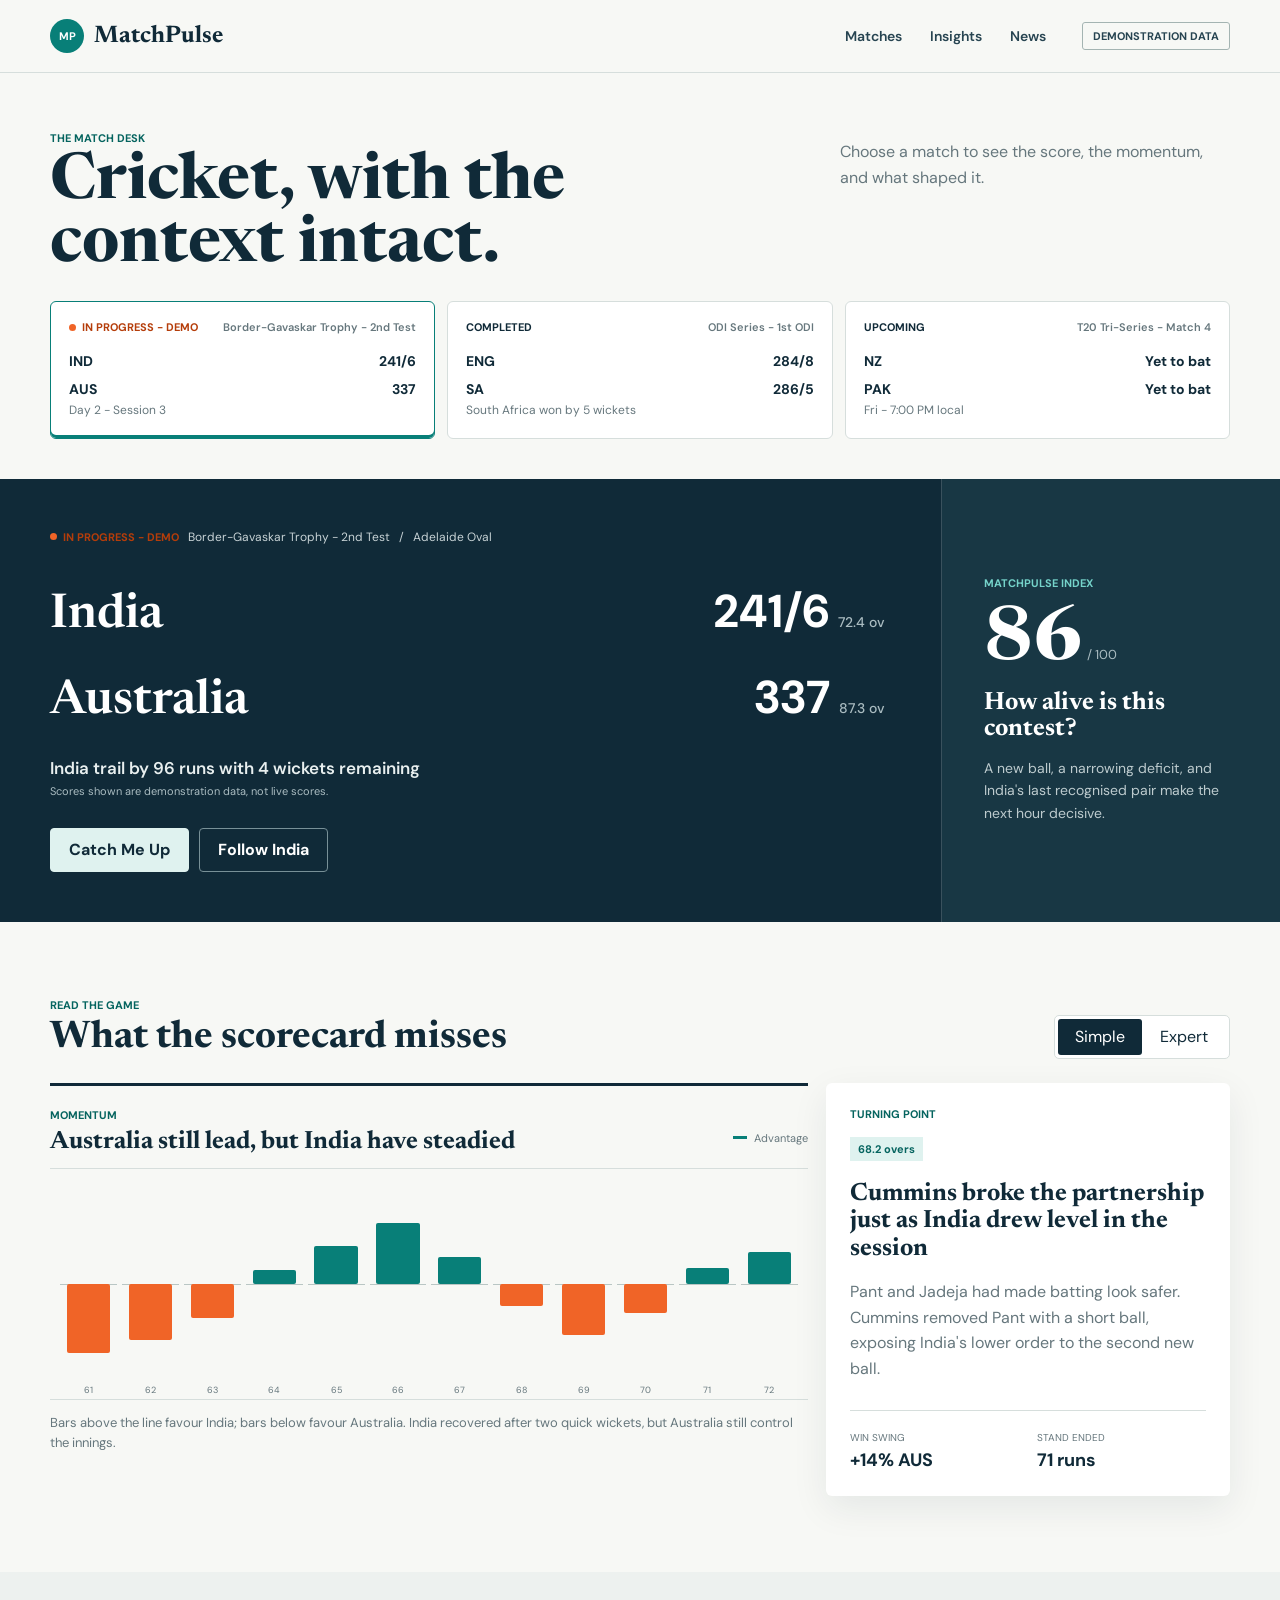
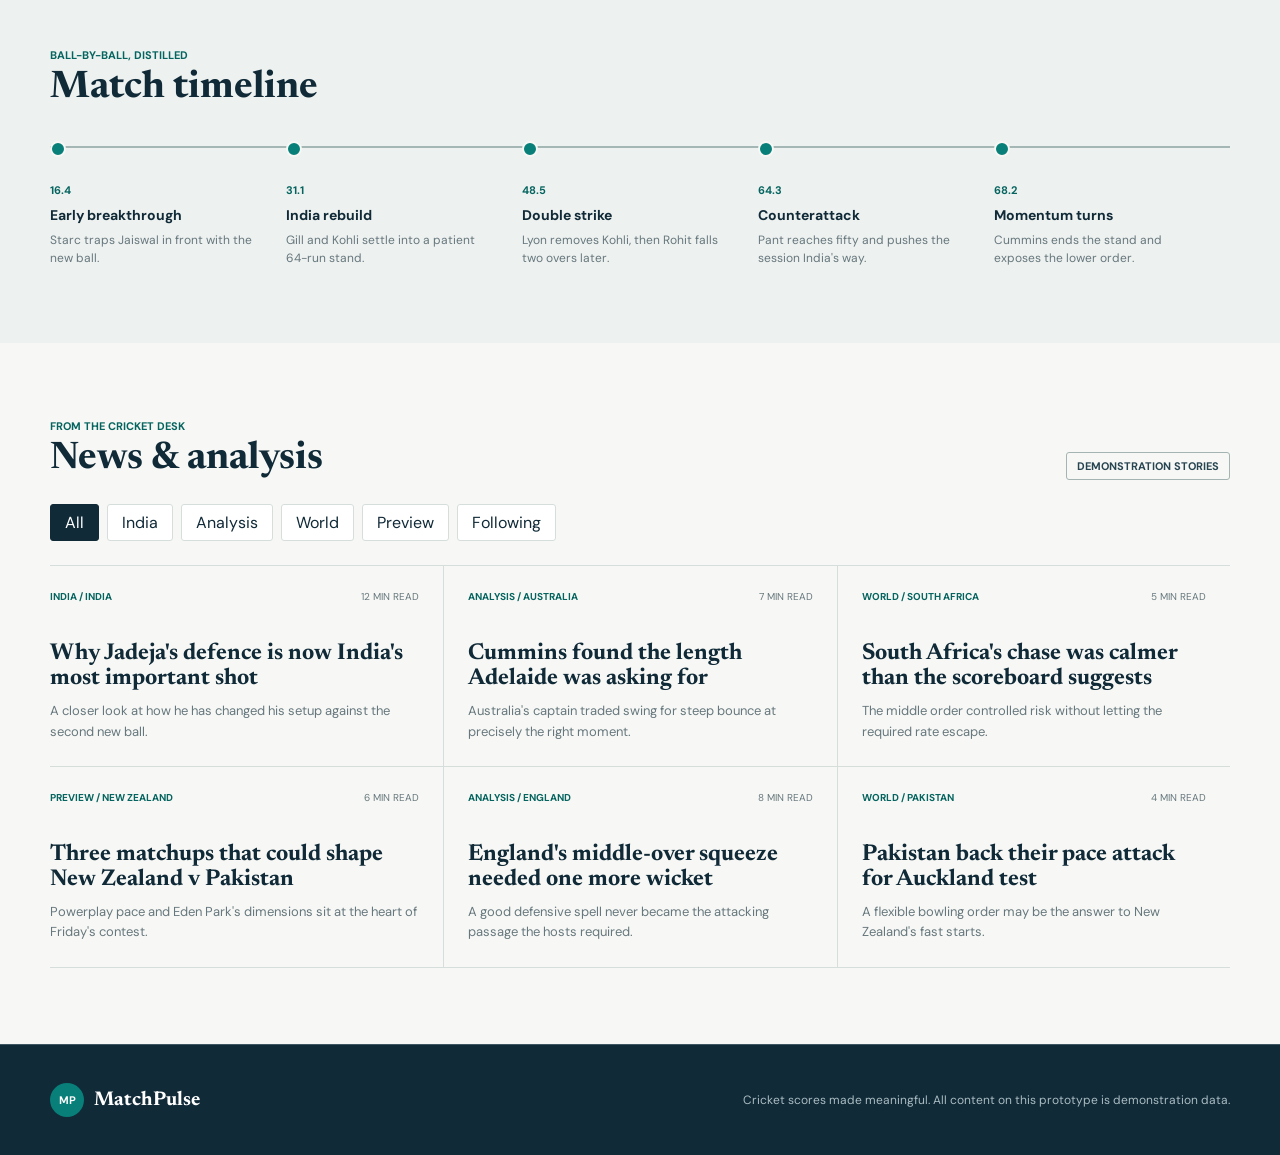
==== index.html @ aa295139 "Build MatchPulse website" ====
<!doctype html>
<html lang="en">
<head>
  <meta charset="utf-8">
  <meta name="viewport" content="width=device-width, initial-scale=1">
  <meta name="description" content="MatchPulse demonstration cricket scores, context, and match insights.">
  <title>MatchPulse | Cricket, explained</title>
  <link rel="preconnect" href="https://fonts.googleapis.com">
  <link rel="preconnect" href="https://fonts.gstatic.com" crossorigin>
  <link href="https://fonts.googleapis.com/css2?family=DM+Sans:wght@400;500;600;700&family=Newsreader:opsz,wght@6..72,600;6..72,700&display=swap" rel="stylesheet">
  <link rel="stylesheet" href="css/style.css">
</head>
<body>
  <a class="skip-link" href="#main-content">Skip to main content</a>
  <header class="site-header">
    <div class="header-inner">
      <a class="brand" href="#top" aria-label="MatchPulse home">
        <span class="brand-mark" aria-hidden="true">MP</span>
        <span>MatchPulse</span>
      </a>
      <nav class="primary-nav" aria-label="Primary navigation">
        <a href="#matches">Matches</a>
        <a href="#insights">Insights</a>
        <a href="#news">News</a>
      </nav>
      <div class="header-actions">
        <span class="demo-label">Demonstration data</span>
        <button class="icon-button menu-button" type="button" aria-label="Open navigation" aria-expanded="false" aria-controls="mobile-nav">Menu</button>
      </div>
    </div>
    <nav class="mobile-nav" id="mobile-nav" aria-label="Mobile navigation" hidden>
      <a href="#matches">Matches</a>
      <a href="#insights">Insights</a>
      <a href="#news">News</a>
    </nav>
  </header>

  <main id="main-content">
    <section class="match-strip" id="matches" aria-labelledby="matches-title">
      <div class="section-heading compact-heading">
        <div>
          <p class="eyebrow">The match desk</p>
          <h1 id="matches-title">Cricket, with the context intact.</h1>
        </div>
        <p class="section-intro">Choose a match to see the score, the momentum, and what shaped it.</p>
      </div>
      <div class="match-list" id="match-list" role="list" aria-label="Demonstration matches"></div>
    </section>

    <section class="featured" aria-live="polite" aria-atomic="false">
      <div class="featured-main">
        <div class="featured-meta">
          <span class="status-pill" id="featured-status"></span>
          <span id="featured-series"></span>
          <span aria-hidden="true">/</span>
          <span id="featured-venue"></span>
        </div>
        <div class="scoreboard" id="scoreboard"></div>
        <p class="match-state" id="match-state"></p>
        <p class="demo-note">Scores shown are demonstration data, not live scores.</p>
        <div class="score-actions">
          <button class="primary-button" id="catch-up-button" type="button" aria-expanded="false" aria-controls="catch-up-panel">Catch Me Up</button>
          <button class="secondary-button" id="follow-button" type="button" aria-pressed="false"></button>
        </div>
      </div>
      <aside class="context-rail" aria-labelledby="pulse-title">
        <p class="eyebrow">MatchPulse index</p>
        <div class="pulse-score"><strong id="pulse-value"></strong><span>/ 100</span></div>
        <h2 id="pulse-title">How alive is this contest?</h2>
        <p id="pulse-copy"></p>
      </aside>
    </section>

    <section class="catch-up-panel" id="catch-up-panel" hidden aria-labelledby="catch-up-title">
      <div>
        <p class="eyebrow">The 30-second read</p>
        <h2 id="catch-up-title" tabindex="-1">Catch Me Up</h2>
      </div>
      <div class="catch-up-copy" id="catch-up-copy"></div>
      <button class="close-button" id="close-catch-up" type="button" aria-label="Close Catch Me Up">Close</button>
    </section>

    <section class="insights-section" id="insights" aria-labelledby="insights-title">
      <div class="section-heading">
        <div>
          <p class="eyebrow">Read the game</p>
          <h2 id="insights-title">What the scorecard misses</h2>
        </div>
        <div class="mode-switch" role="group" aria-label="Insight detail level">
          <button type="button" data-mode="simple" aria-pressed="true">Simple</button>
          <button type="button" data-mode="expert" aria-pressed="false">Expert</button>
        </div>
      </div>
      <div class="insight-grid">
        <article class="momentum-panel">
          <div class="panel-heading">
            <div>
              <p class="eyebrow">Momentum</p>
              <h3 id="momentum-title"></h3>
            </div>
            <span class="momentum-key"><i></i> Advantage</span>
          </div>
          <div class="momentum-chart" id="momentum-chart" role="img"></div>
          <p class="chart-caption" id="momentum-caption"></p>
        </article>
        <article class="turning-point-panel">
          <p class="eyebrow">Turning point</p>
          <p class="turning-over" id="turning-over"></p>
          <h3 id="turning-title"></h3>
          <p id="turning-copy"></p>
          <dl class="impact-stats" id="impact-stats"></dl>
        </article>
      </div>
    </section>

    <section class="timeline-section" aria-labelledby="timeline-title">
      <div class="section-heading">
        <div>
          <p class="eyebrow">Ball-by-ball, distilled</p>
          <h2 id="timeline-title">Match timeline</h2>
        </div>
      </div>
      <ol class="timeline" id="timeline"></ol>
    </section>

    <section class="news-section" id="news" aria-labelledby="news-title">
      <div class="section-heading news-heading">
        <div>
          <p class="eyebrow">From the cricket desk</p>
          <h2 id="news-title">News &amp; analysis</h2>
        </div>
        <span class="demo-label">Demonstration stories</span>
      </div>
      <div class="news-filters" id="news-filters" role="group" aria-label="Filter news by category"></div>
      <div class="news-grid" id="news-grid"></div>
    </section>
  </main>

  <footer class="site-footer">
    <a class="brand footer-brand" href="#top"><span class="brand-mark" aria-hidden="true">MP</span><span>MatchPulse</span></a>
    <p>Cricket scores made meaningful. All content on this prototype is demonstration data.</p>
  </footer>
  <script src="js/data.js"></script>
  <script src="js/main.js"></script>
</body>
</html>
---- css/style.css ----
:root {
  --navy: #102a38;
  --navy-soft: #274451;
  --teal: #087f78;
  --teal-dark: #05645f;
  --teal-pale: #dff2ef;
  --orange: #f06427;
  --paper: #f7f8f5;
  --white: #ffffff;
  --line: #d6dedc;
  --muted: #66777d;
  --focus: #0b6fba;
  --shadow: 0 12px 36px rgba(16, 42, 56, 0.08);
  font-family: "DM Sans", Arial, sans-serif;
  color: var(--navy);
  background: var(--paper);
  scroll-behavior: smooth;
}

* { box-sizing: border-box; }
html { scroll-padding-top: 88px; }
body { margin: 0; overflow-x: hidden; background: var(--paper); color: var(--navy); }
button, input { font: inherit; }
button, a { -webkit-tap-highlight-color: transparent; }
a { color: inherit; }
button { color: inherit; }
:focus-visible { outline: 3px solid var(--focus); outline-offset: 3px; }
[hidden] { display: none !important; }
.skip-link { position: fixed; top: -80px; left: 16px; z-index: 100; padding: 12px 16px; background: var(--navy); color: white; }
.skip-link:focus { top: 12px; }

.site-header { position: sticky; top: 0; z-index: 20; border-bottom: 1px solid var(--line); background: rgba(247, 248, 245, 0.96); backdrop-filter: blur(14px); }
.header-inner { width: min(1180px, calc(100% - 40px)); min-height: 72px; margin: auto; display: flex; align-items: center; gap: 36px; }
.brand { display: inline-flex; align-items: center; gap: 10px; font-family: "Newsreader", Georgia, serif; font-size: 24px; font-weight: 700; text-decoration: none; white-space: nowrap; }
.brand-mark { display: grid; width: 34px; height: 34px; place-items: center; border-radius: 50%; background: var(--teal); color: white; font-family: "DM Sans", Arial, sans-serif; font-size: 11px; font-weight: 700; }
.primary-nav { display: flex; gap: 28px; margin-left: auto; }
.primary-nav a, .mobile-nav a { color: var(--navy-soft); font-size: 14px; font-weight: 600; text-decoration: none; }
.primary-nav a:hover { color: var(--teal); }
.header-actions { display: flex; align-items: center; gap: 16px; }
.demo-label { display: inline-flex; align-items: center; min-height: 28px; padding: 5px 10px; border: 1px solid #a4b4b2; border-radius: 3px; color: var(--navy-soft); font-size: 11px; font-weight: 700; letter-spacing: 0; text-transform: uppercase; }
.menu-button { display: none; }
.mobile-nav { padding: 0 20px 18px; }
.mobile-nav a { display: block; padding: 10px 0; }

main > section { width: min(1180px, calc(100% - 40px)); margin-inline: auto; }
.match-strip { padding: 58px 0 40px; }
.section-heading { display: flex; align-items: end; justify-content: space-between; gap: 28px; margin-bottom: 24px; }
.compact-heading { align-items: start; }
.eyebrow { margin: 0 0 7px; color: var(--teal-dark); font-size: 11px; font-weight: 700; letter-spacing: 0; text-transform: uppercase; }
h1, h2, h3, p { overflow-wrap: break-word; }
h1, h2, h3 { margin-top: 0; font-family: "Newsreader", Georgia, serif; letter-spacing: 0; }
h1 { max-width: 720px; margin-bottom: 0; font-size: clamp(38px, 5vw, 64px); line-height: 0.98; }
h2 { margin-bottom: 0; font-size: 38px; line-height: 1.05; }
h3 { margin-bottom: 12px; font-size: 25px; line-height: 1.1; }
.section-intro { max-width: 390px; margin: 8px 0 0; color: var(--muted); line-height: 1.65; }

.match-list { display: grid; grid-template-columns: repeat(3, 1fr); gap: 12px; }
.match-card { position: relative; min-width: 0; padding: 18px; border: 1px solid var(--line); border-radius: 6px; background: var(--white); text-align: left; cursor: pointer; transition: border-color 160ms ease, transform 160ms ease; }
.match-card:hover { border-color: var(--teal); transform: translateY(-2px); }
.match-card[aria-current="true"] { border-color: var(--teal); box-shadow: inset 0 -3px var(--teal); }
.card-top { display: flex; align-items: center; justify-content: space-between; gap: 8px; margin-bottom: 18px; }
.card-series { overflow: hidden; color: var(--muted); font-size: 11px; font-weight: 600; text-overflow: ellipsis; white-space: nowrap; }
.mini-status, .status-pill { display: inline-flex; align-items: center; gap: 6px; font-size: 11px; font-weight: 700; text-transform: uppercase; }
.mini-status.live, .status-pill.live { color: #b53d0a; }
.mini-status.live::before, .status-pill.live::before { width: 7px; height: 7px; border-radius: 50%; background: var(--orange); content: ""; }
.card-teams { display: grid; gap: 10px; }
.card-team { display: flex; align-items: center; justify-content: space-between; gap: 12px; font-size: 14px; font-weight: 700; }
.card-score { font-variant-numeric: tabular-nums; }
.card-result { min-height: 38px; margin: 16px 0 0; color: var(--muted); font-size: 12px; line-height: 1.45; }

.featured { display: grid; grid-template-columns: minmax(0, 2fr) minmax(260px, .72fr); width: 100%; max-width: none; background: var(--navy); color: white; }
.featured-main { min-width: 0; padding: 50px max(36px, calc((100vw - 1180px) / 2)); padding-right: 56px; }
.featured-meta { display: flex; flex-wrap: wrap; align-items: center; gap: 9px; margin-bottom: 36px; color: #c7d2d5; font-size: 12px; }
.scoreboard { display: grid; gap: 26px; }
.score-team { display: grid; grid-template-columns: minmax(120px, 1fr) auto; align-items: baseline; gap: 20px; }
.team-name { font-family: "Newsreader", Georgia, serif; font-size: clamp(30px, 4vw, 48px); font-weight: 600; }
.team-score { font-size: clamp(30px, 4vw, 46px); font-weight: 700; font-variant-numeric: tabular-nums; white-space: nowrap; }
.team-score small { color: #aabcc1; font-size: 14px; font-weight: 500; }
.match-state { margin: 30px 0 5px; color: #e8efef; font-size: 17px; font-weight: 600; }
.demo-note { margin: 0; color: #aabcc1; font-size: 11px; }
.score-actions { display: flex; gap: 10px; margin-top: 30px; }
.primary-button, .secondary-button, .close-button { min-height: 44px; padding: 10px 18px; border-radius: 4px; font-weight: 700; cursor: pointer; }
.primary-button { border: 1px solid var(--teal-pale); background: var(--teal-pale); color: var(--navy); }
.secondary-button { border: 1px solid #789097; background: transparent; color: white; }
.secondary-button[aria-pressed="true"] { border-color: var(--teal-pale); background: var(--teal); }
.context-rail { display: flex; flex-direction: column; justify-content: center; padding: 42px; border-left: 1px solid #3a515d; background: #183744; }
.context-rail .eyebrow { color: #75d3ca; }
.pulse-score { display: flex; align-items: baseline; gap: 5px; margin: 16px 0 18px; }
.pulse-score strong { font-family: "Newsreader", Georgia, serif; font-size: 74px; line-height: .8; }
.pulse-score span { color: #aabcc1; font-size: 13px; }
.context-rail h2 { font-size: 25px; }
.context-rail > p:last-child { margin: 14px 0 0; color: #bdcbce; font-size: 14px; line-height: 1.6; }

.catch-up-panel { position: relative; display: grid; grid-template-columns: .65fr 1.35fr auto; align-items: start; gap: 44px; width: 100%; max-width: none; padding: 34px max(36px, calc((100vw - 1180px) / 2)); background: var(--teal-pale); border-bottom: 1px solid #b5dcd7; }
.catch-up-panel h2 { font-size: 30px; }
.catch-up-copy p { margin: 0 0 8px; line-height: 1.55; }
.catch-up-copy strong { color: var(--teal-dark); }
.close-button { border: 1px solid #8aa8a5; background: transparent; }

.insights-section, .timeline-section, .news-section { padding-block: 76px; }
.insight-grid { display: grid; grid-template-columns: 1.5fr .8fr; gap: 18px; }
.momentum-panel, .turning-point-panel { border-top: 3px solid var(--navy); padding-top: 22px; }
.turning-point-panel { padding: 24px; border: 0; border-radius: 6px; background: var(--white); box-shadow: var(--shadow); }
.panel-heading { display: flex; justify-content: space-between; gap: 16px; }
.momentum-key { display: flex; align-items: center; gap: 7px; color: var(--muted); font-size: 11px; }
.momentum-key i { width: 14px; height: 3px; background: var(--teal); }
.mode-switch { display: flex; padding: 3px; border: 1px solid var(--line); border-radius: 5px; background: white; }
.mode-switch button { min-width: 84px; min-height: 36px; padding: 7px 12px; border: 0; border-radius: 3px; background: transparent; cursor: pointer; }
.mode-switch button[aria-pressed="true"] { background: var(--navy); color: white; }
.momentum-chart { display: grid; grid-template-columns: repeat(12, 1fr); align-items: center; gap: 5px; min-height: 230px; padding: 25px 10px; border-block: 1px solid var(--line); }
.momentum-bar { position: relative; display: flex; align-items: center; height: 180px; }
.momentum-bar::before { position: absolute; left: 0; right: 0; top: 50%; height: 1px; background: #b9c6c4; content: ""; }
.momentum-fill { position: absolute; left: 12%; right: 12%; height: var(--height); border-radius: 2px; background: var(--teal); }
.momentum-fill.positive { bottom: 50%; }
.momentum-fill.negative { top: 50%; background: var(--orange); }
.momentum-label { position: absolute; bottom: -22px; left: 50%; color: var(--muted); font-size: 9px; transform: translateX(-50%); }
.chart-caption { color: var(--muted); font-size: 13px; line-height: 1.55; }
.turning-over { display: inline-block; margin: 9px 0 20px; padding: 5px 8px; background: var(--teal-pale); color: var(--teal-dark); font-size: 11px; font-weight: 700; }
.turning-point-panel > p:last-of-type { color: var(--muted); line-height: 1.6; }
.impact-stats { display: grid; grid-template-columns: repeat(2, 1fr); gap: 18px; margin: 28px 0 0; padding-top: 20px; border-top: 1px solid var(--line); }
.impact-stats div { display: grid; gap: 4px; }
.impact-stats dt { color: var(--muted); font-size: 10px; text-transform: uppercase; }
.impact-stats dd { margin: 0; font-size: 18px; font-weight: 700; }

.timeline-section { width: 100%; max-width: none; padding-inline: max(20px, calc((100vw - 1180px) / 2)); background: #edf1ef; }
.timeline { display: grid; grid-template-columns: repeat(5, 1fr); margin: 38px 0 0; padding: 0; list-style: none; }
.timeline-item { position: relative; padding: 30px 24px 0 0; border-top: 2px solid #a5b7b4; }
.timeline-item::before { position: absolute; top: -7px; left: 0; width: 12px; height: 12px; border: 2px solid var(--paper); border-radius: 50%; background: var(--teal); content: ""; }
.timeline-over { color: var(--teal-dark); font-size: 11px; font-weight: 700; }
.timeline-item h3 { margin: 9px 0 7px; font-family: "DM Sans", Arial, sans-serif; font-size: 14px; }
.timeline-item p { margin: 0; color: var(--muted); font-size: 12px; line-height: 1.5; }

.news-filters { display: flex; flex-wrap: wrap; gap: 8px; margin-bottom: 24px; }
.news-filters button { min-height: 36px; padding: 7px 14px; border: 1px solid var(--line); border-radius: 3px; background: white; cursor: pointer; }
.news-filters button[aria-pressed="true"] { border-color: var(--navy); background: var(--navy); color: white; }
.news-grid { display: grid; grid-template-columns: repeat(3, 1fr); border-top: 1px solid var(--line); }
.news-card { padding: 24px 24px 24px 0; border-bottom: 1px solid var(--line); }
.news-card:not(:nth-child(3n + 1)) { padding-left: 24px; border-left: 1px solid var(--line); }
.news-meta { display: flex; justify-content: space-between; gap: 8px; color: var(--muted); font-size: 10px; text-transform: uppercase; }
.news-card h3 { margin: 38px 0 10px; font-size: 23px; }
.news-card p { margin: 0; color: var(--muted); font-size: 13px; line-height: 1.55; }
.team-tag { color: var(--teal-dark); font-weight: 700; }

.site-footer { display: flex; align-items: center; justify-content: space-between; gap: 30px; padding: 38px max(20px, calc((100vw - 1180px) / 2)); border-top: 1px solid #3d5661; background: var(--navy); color: white; }
.footer-brand { font-size: 20px; }
.site-footer p { max-width: 550px; margin: 0; color: #aabcc1; font-size: 12px; text-align: right; }

@media (max-width: 820px) {
  .header-inner { width: min(100% - 32px, 1180px); min-height: 64px; }
  .primary-nav, .header-actions .demo-label { display: none; }
  .header-actions { margin-left: auto; }
  .menu-button { display: inline-flex; min-height: 38px; align-items: center; padding: 8px 10px; border: 1px solid var(--line); border-radius: 3px; background: white; }
  main > section { width: min(100% - 32px, 1180px); }
  .match-strip { padding-top: 40px; }
  .compact-heading, .section-heading { align-items: start; flex-direction: column; }
  h1 { font-size: 43px; }
  h2 { font-size: 32px; }
  .match-list { display: flex; width: calc(100% + 16px); gap: 10px; overflow-x: auto; padding: 2px 16px 14px 2px; scroll-snap-type: x mandatory; }
  .match-card { flex: 0 0 78vw; scroll-snap-align: start; }
  .featured { grid-template-columns: 1fr; }
  .featured-main { padding: 38px 20px; }
  .scoreboard, .score-team, .featured-meta { min-width: 0; }
  .team-name, .team-score { overflow-wrap: anywhere; }
  .context-rail { padding: 32px 20px; border-top: 1px solid #3a515d; border-left: 0; }
  .score-team { align-items: end; }
  .team-name { font-size: 30px; }
  .team-score { font-size: 27px; text-align: right; }
  .catch-up-panel { grid-template-columns: 1fr; gap: 18px; padding: 28px 20px; }
  .close-button { justify-self: start; }
  .insights-section, .timeline-section, .news-section { padding-block: 56px; }
  .insight-grid { grid-template-columns: 1fr; gap: 36px; }
  .timeline { grid-template-columns: 1fr; }
  .timeline-item { padding: 0 0 28px 30px; border-top: 0; border-left: 2px solid #a5b7b4; }
  .timeline-item::before { top: 0; left: -7px; }
  .news-grid { grid-template-columns: 1fr; }
  .news-card, .news-card:not(:nth-child(3n + 1)) { padding: 22px 0; border-left: 0; }
  .news-card h3 { margin-top: 24px; }
  .site-footer { align-items: start; flex-direction: column; }
  .site-footer p { text-align: left; }
}

@media (max-width: 430px) {
  h1 { font-size: 38px; }
  .score-actions { align-items: stretch; flex-direction: column; }
  .score-team { grid-template-columns: 1fr; gap: 3px; }
  .team-score { text-align: left; }
  .mode-switch { width: 100%; }
  .mode-switch button { flex: 1; }
  .momentum-chart { gap: 3px; padding-inline: 0; }
}

@media (prefers-reduced-motion: reduce) {
  *, *::before, *::after { scroll-behavior: auto !important; transition-duration: 0.01ms !important; animation-duration: 0.01ms !important; animation-iteration-count: 1 !important; }
}
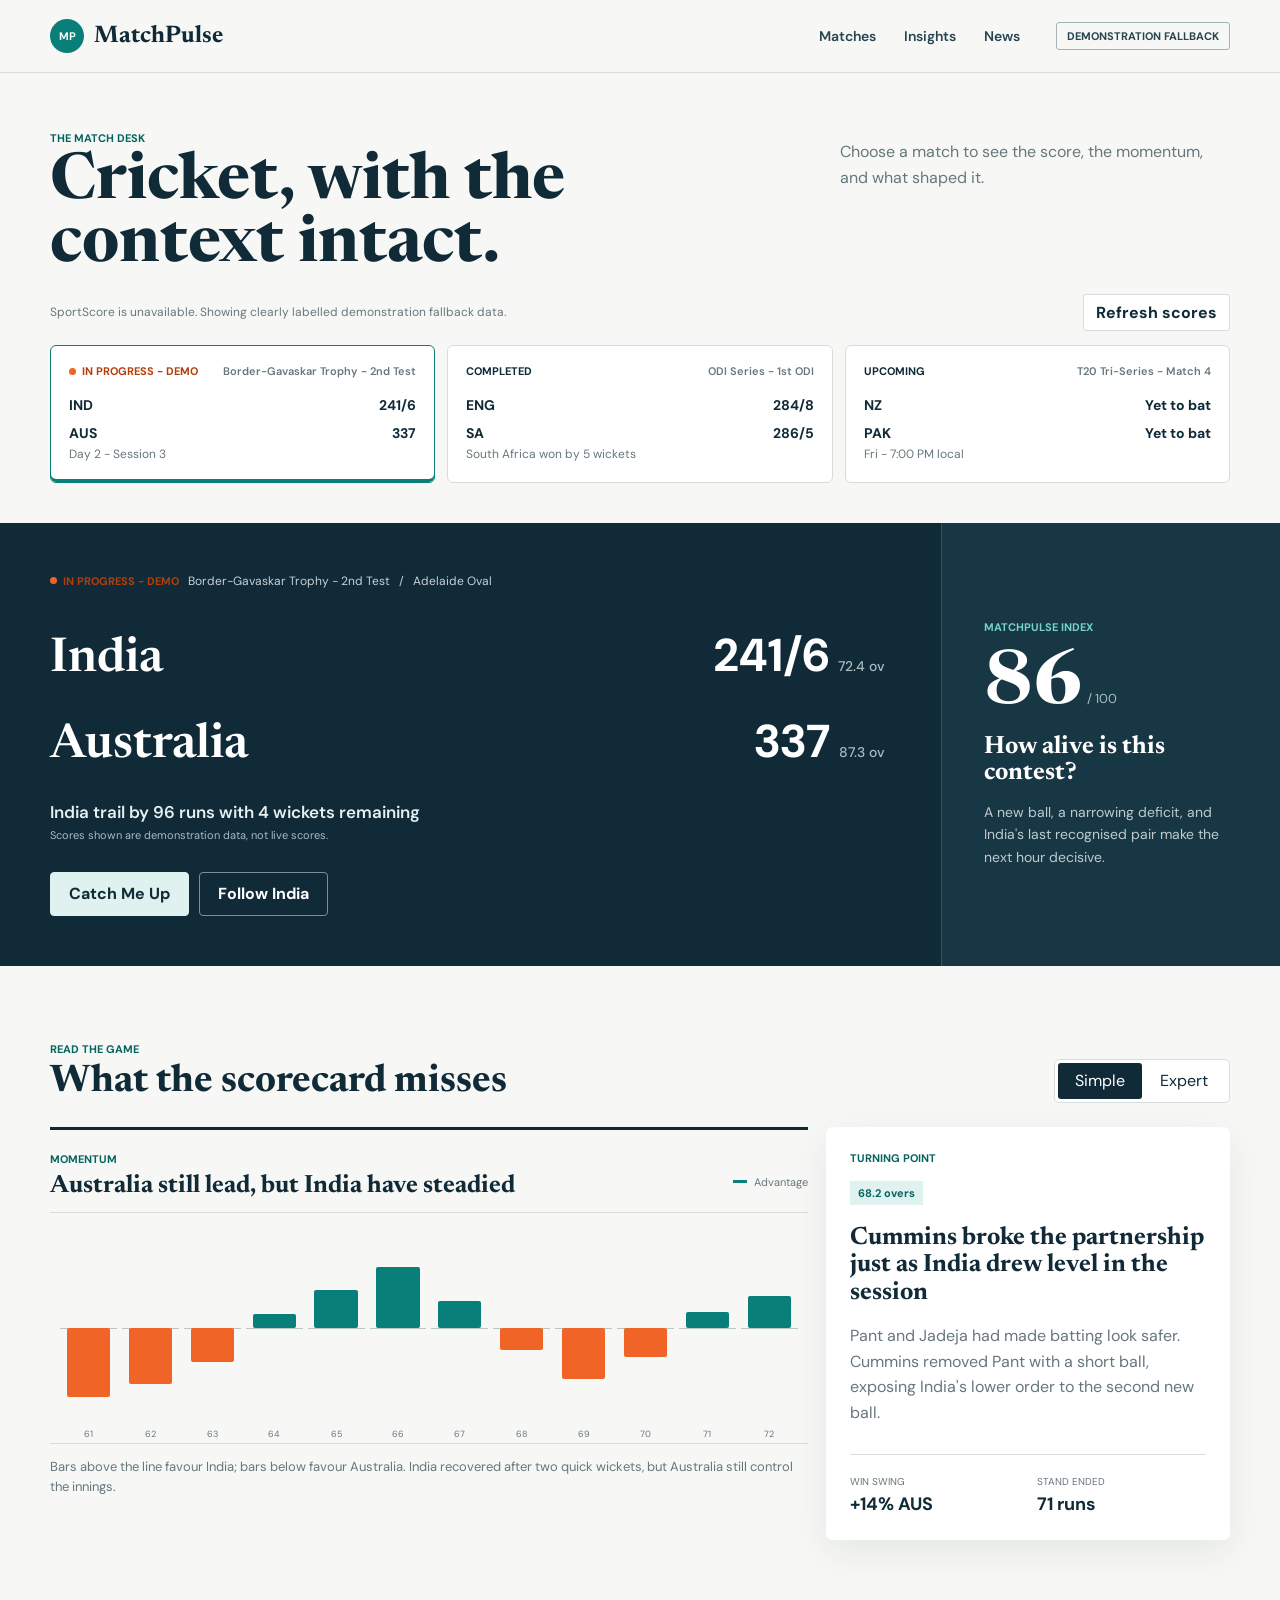
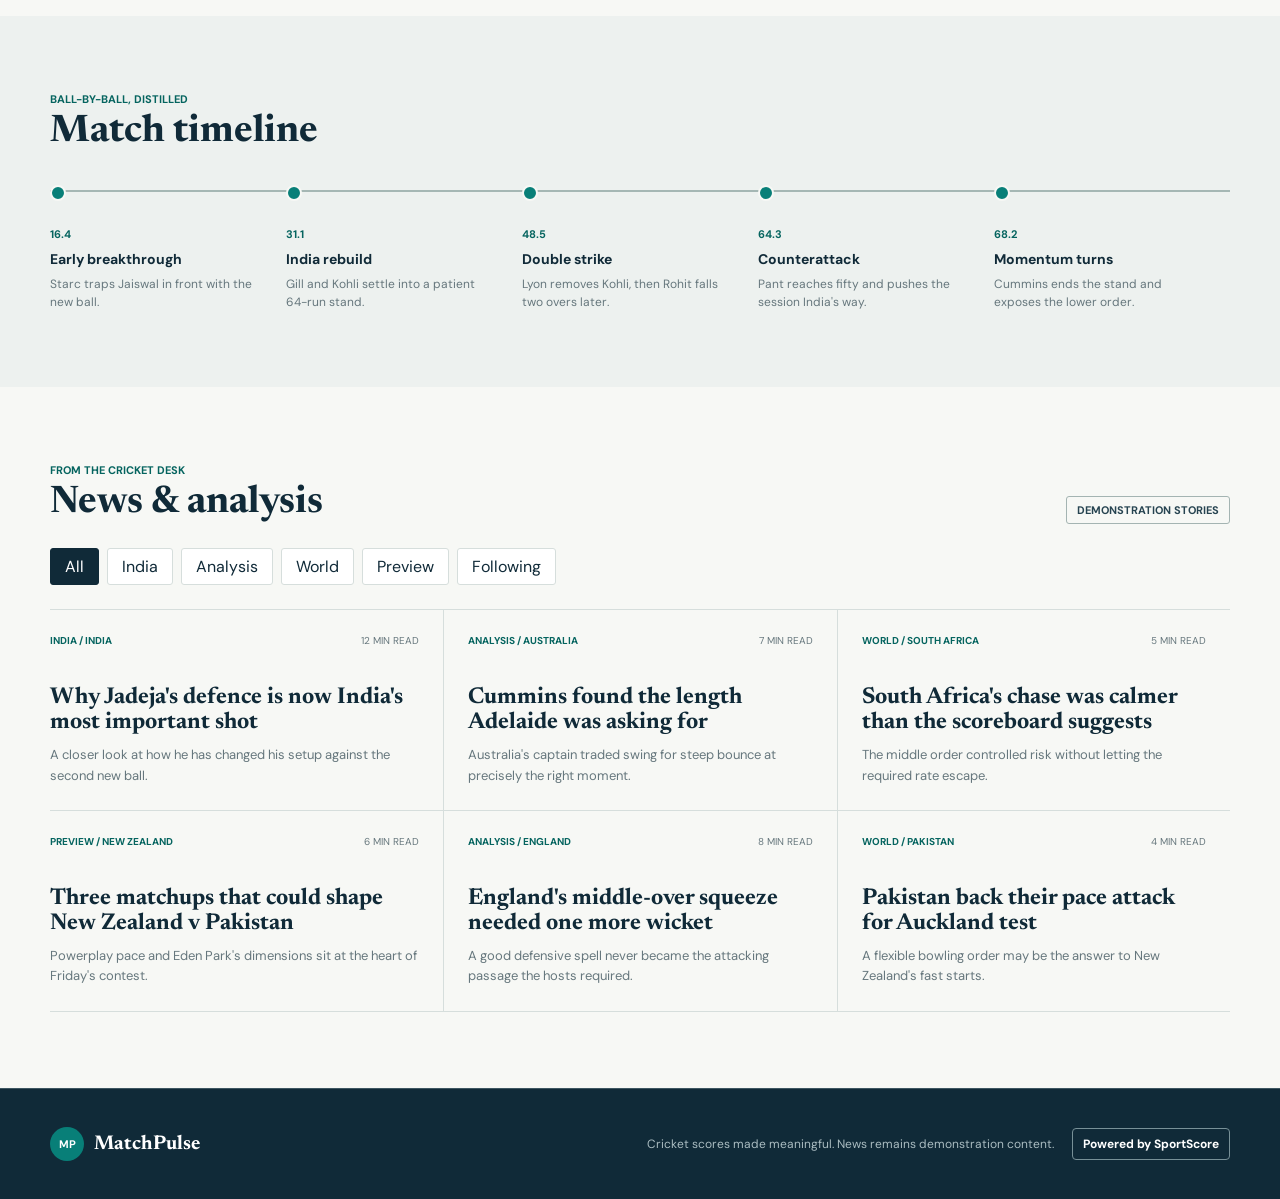
==== commit 17368b73: "Integrate SportScore cricket data" ====
--- a/index.html
+++ b/index.html
@@ -24,7 +24,7 @@
         <a href="#news">News</a>
       </nav>
       <div class="header-actions">
-        <span class="demo-label">Demonstration data</span>
+        <span class="demo-label" id="header-data-label">Loading scores</span>
         <button class="icon-button menu-button" type="button" aria-label="Open navigation" aria-expanded="false" aria-controls="mobile-nav">Menu</button>
       </div>
     </div>
@@ -44,7 +44,11 @@
         </div>
         <p class="section-intro">Choose a match to see the score, the momentum, and what shaped it.</p>
       </div>
-      <div class="match-list" id="match-list" role="list" aria-label="Demonstration matches"></div>
+      <div class="data-toolbar">
+        <p class="data-status" id="data-status" role="status" aria-live="polite">Loading SportScore cricket data...</p>
+        <button class="refresh-button" id="refresh-scores" type="button">Refresh scores</button>
+      </div>
+      <div class="match-list" id="match-list" role="list" aria-label="Cricket matches"></div>
     </section>
 
     <section class="featured" aria-live="polite" aria-atomic="false">
@@ -57,7 +61,7 @@
         </div>
         <div class="scoreboard" id="scoreboard"></div>
         <p class="match-state" id="match-state"></p>
-        <p class="demo-note">Scores shown are demonstration data, not live scores.</p>
+        <p class="demo-note" id="score-source-note">Loading score source...</p>
         <div class="score-actions">
           <button class="primary-button" id="catch-up-button" type="button" aria-expanded="false" aria-controls="catch-up-panel">Catch Me Up</button>
           <button class="secondary-button" id="follow-button" type="button" aria-pressed="false"></button>
@@ -138,7 +142,10 @@
 
   <footer class="site-footer">
     <a class="brand footer-brand" href="#top"><span class="brand-mark" aria-hidden="true">MP</span><span>MatchPulse</span></a>
-    <p>Cricket scores made meaningful. All content on this prototype is demonstration data.</p>
+    <div class="footer-copy">
+      <p>Cricket scores made meaningful. News remains demonstration content.</p>
+      <a class="sportscore-credit" href="https://sportscore.com/" rel="dofollow" title="Sports data by SportScore">Powered by SportScore</a>
+    </div>
   </footer>
   <script src="js/data.js"></script>
   <script src="js/main.js"></script>
--- a/css/style.css
+++ b/css/style.css
@@ -53,6 +53,11 @@
 h2 { margin-bottom: 0; font-size: 38px; line-height: 1.05; }
 h3 { margin-bottom: 12px; font-size: 25px; line-height: 1.1; }
 .section-intro { max-width: 390px; margin: 8px 0 0; color: var(--muted); line-height: 1.65; }
+.data-toolbar { display: flex; min-height: 38px; align-items: center; justify-content: space-between; gap: 16px; margin: -8px 0 14px; }
+.data-status { margin: 0; color: var(--muted); font-size: 12px; }
+.refresh-button { min-height: 36px; padding: 7px 12px; border: 1px solid var(--line); border-radius: 3px; background: var(--white); color: var(--navy); font-weight: 700; cursor: pointer; }
+.refresh-button:hover { border-color: var(--teal); color: var(--teal-dark); }
+.refresh-button:disabled { cursor: wait; opacity: .58; }
 
 .match-list { display: grid; grid-template-columns: repeat(3, 1fr); gap: 12px; }
 .match-card { position: relative; min-width: 0; padding: 18px; border: 1px solid var(--line); border-radius: 6px; background: var(--white); text-align: left; cursor: pointer; transition: border-color 160ms ease, transform 160ms ease; }
@@ -63,6 +68,7 @@
 .mini-status, .status-pill { display: inline-flex; align-items: center; gap: 6px; font-size: 11px; font-weight: 700; text-transform: uppercase; }
 .mini-status.live, .status-pill.live { color: #b53d0a; }
 .mini-status.live::before, .status-pill.live::before { width: 7px; height: 7px; border-radius: 50%; background: var(--orange); content: ""; }
+.mini-status.live::before, .status-pill.live::before { animation: status-pulse 1.8s ease-out infinite; }
 .card-teams { display: grid; gap: 10px; }
 .card-team { display: flex; align-items: center; justify-content: space-between; gap: 12px; font-size: 14px; font-weight: 700; }
 .card-score { font-variant-numeric: tabular-nums; }
@@ -144,6 +150,14 @@
 .site-footer { display: flex; align-items: center; justify-content: space-between; gap: 30px; padding: 38px max(20px, calc((100vw - 1180px) / 2)); border-top: 1px solid #3d5661; background: var(--navy); color: white; }
 .footer-brand { font-size: 20px; }
 .site-footer p { max-width: 550px; margin: 0; color: #aabcc1; font-size: 12px; text-align: right; }
+.footer-copy { display: flex; align-items: center; justify-content: flex-end; gap: 18px; }
+.sportscore-credit { display: inline-flex; min-height: 32px; align-items: center; padding: 6px 10px; border: 1px solid #789097; border-radius: 4px; color: white; font-size: 12px; font-weight: 700; text-decoration: none; white-space: nowrap; }
+.sportscore-credit:hover { border-color: var(--teal-pale); background: var(--teal-dark); }
+
+@keyframes status-pulse {
+  0% { box-shadow: 0 0 0 0 rgba(240, 100, 39, .48); }
+  70%, 100% { box-shadow: 0 0 0 7px rgba(240, 100, 39, 0); }
+}
 
 @media (max-width: 820px) {
   .header-inner { width: min(100% - 32px, 1180px); min-height: 64px; }
@@ -157,6 +171,7 @@
   h2 { font-size: 32px; }
   .match-list { display: flex; width: calc(100% + 16px); gap: 10px; overflow-x: auto; padding: 2px 16px 14px 2px; scroll-snap-type: x mandatory; }
   .match-card { flex: 0 0 78vw; scroll-snap-align: start; }
+  .data-toolbar { align-items: flex-start; }
   .featured { grid-template-columns: 1fr; }
   .featured-main { padding: 38px 20px; }
   .scoreboard, .score-team, .featured-meta { min-width: 0; }
@@ -176,6 +191,7 @@
   .news-card, .news-card:not(:nth-child(3n + 1)) { padding: 22px 0; border-left: 0; }
   .news-card h3 { margin-top: 24px; }
   .site-footer { align-items: start; flex-direction: column; }
+  .footer-copy { align-items: flex-start; flex-direction: column; }
   .site-footer p { text-align: left; }
 }
 
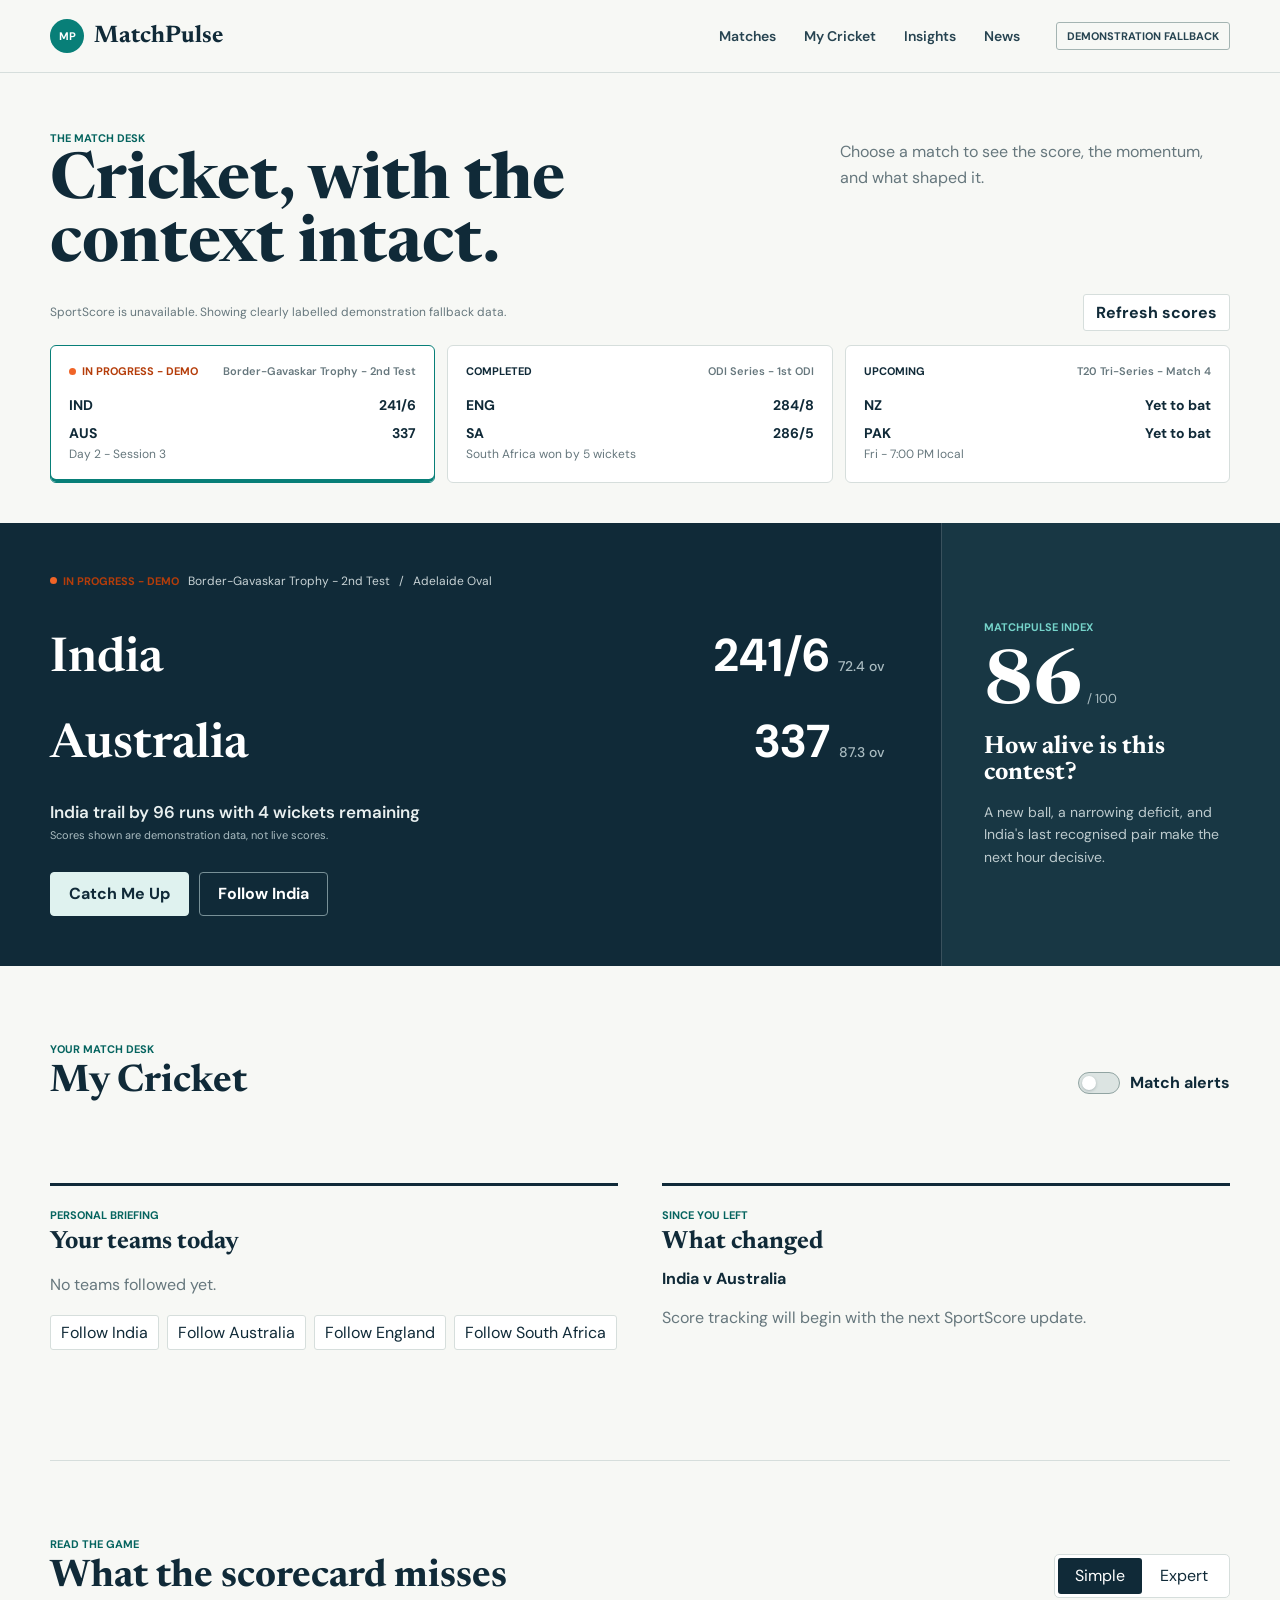
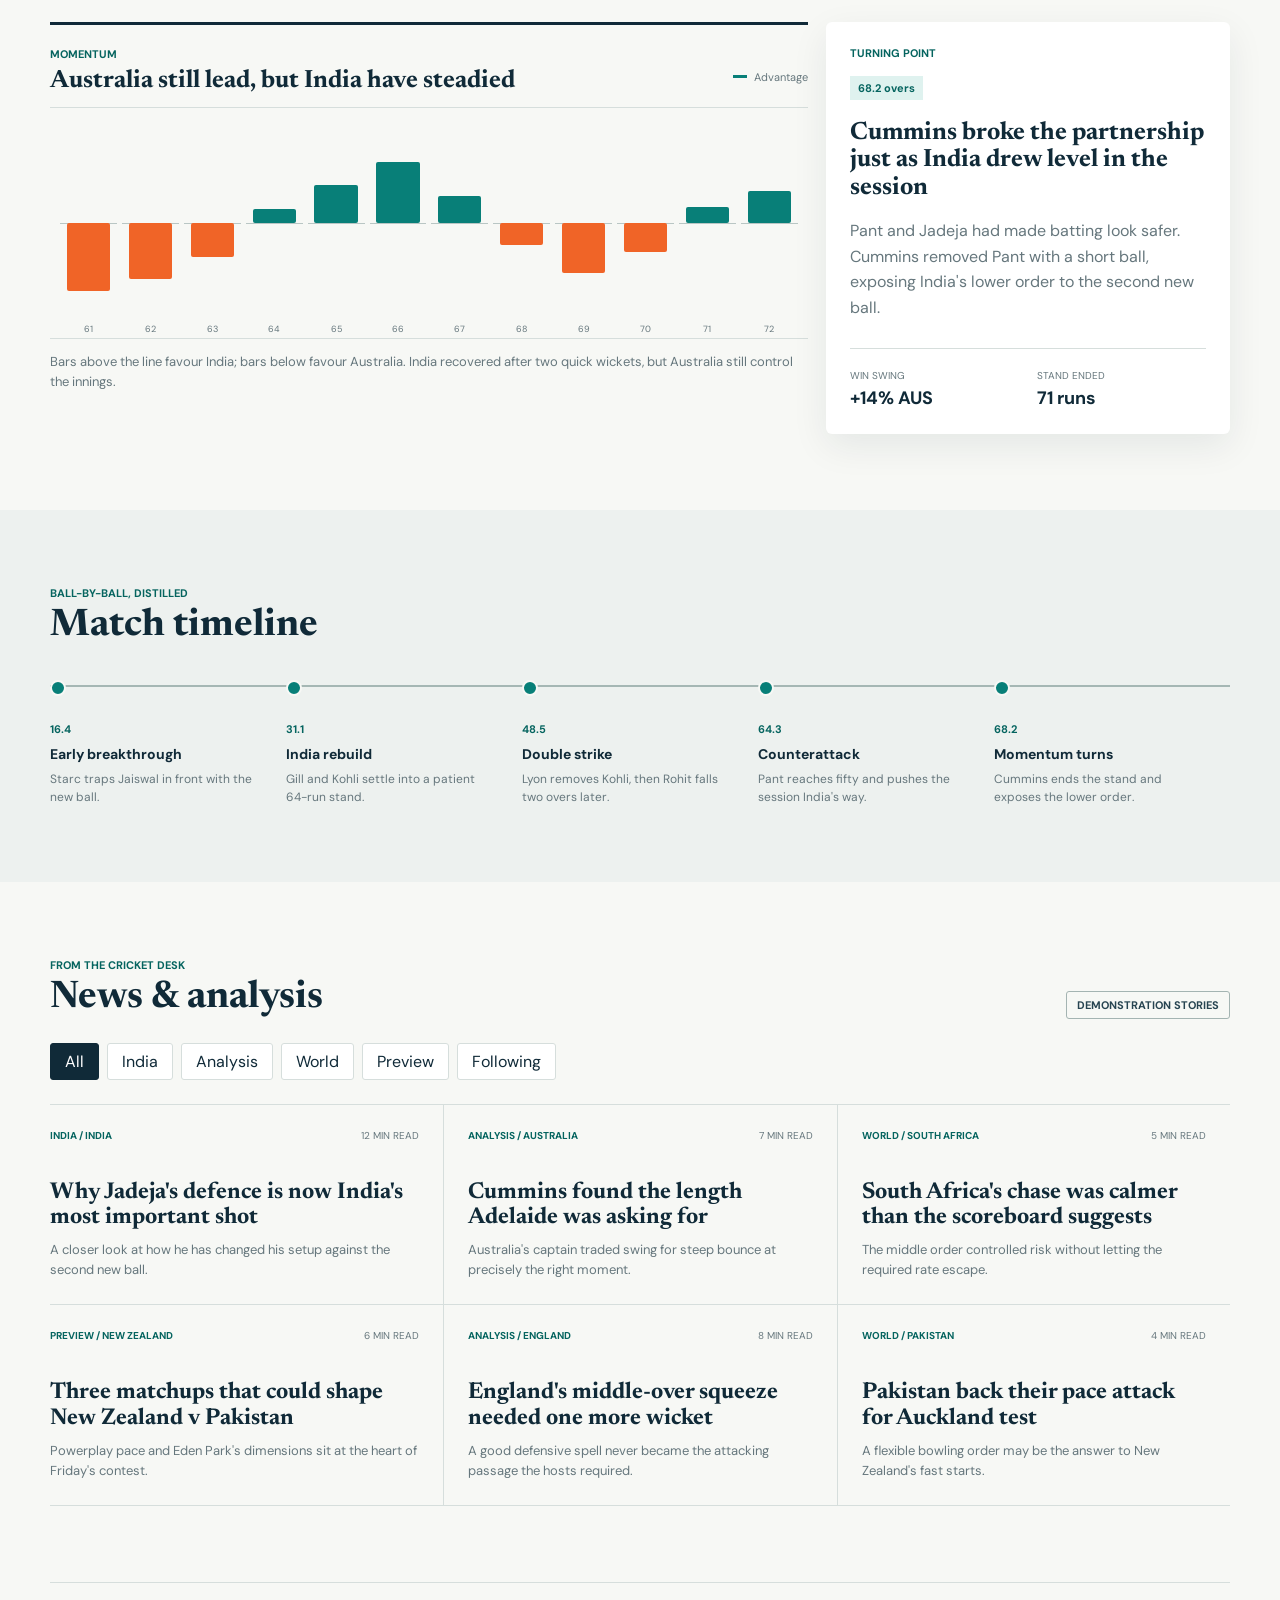
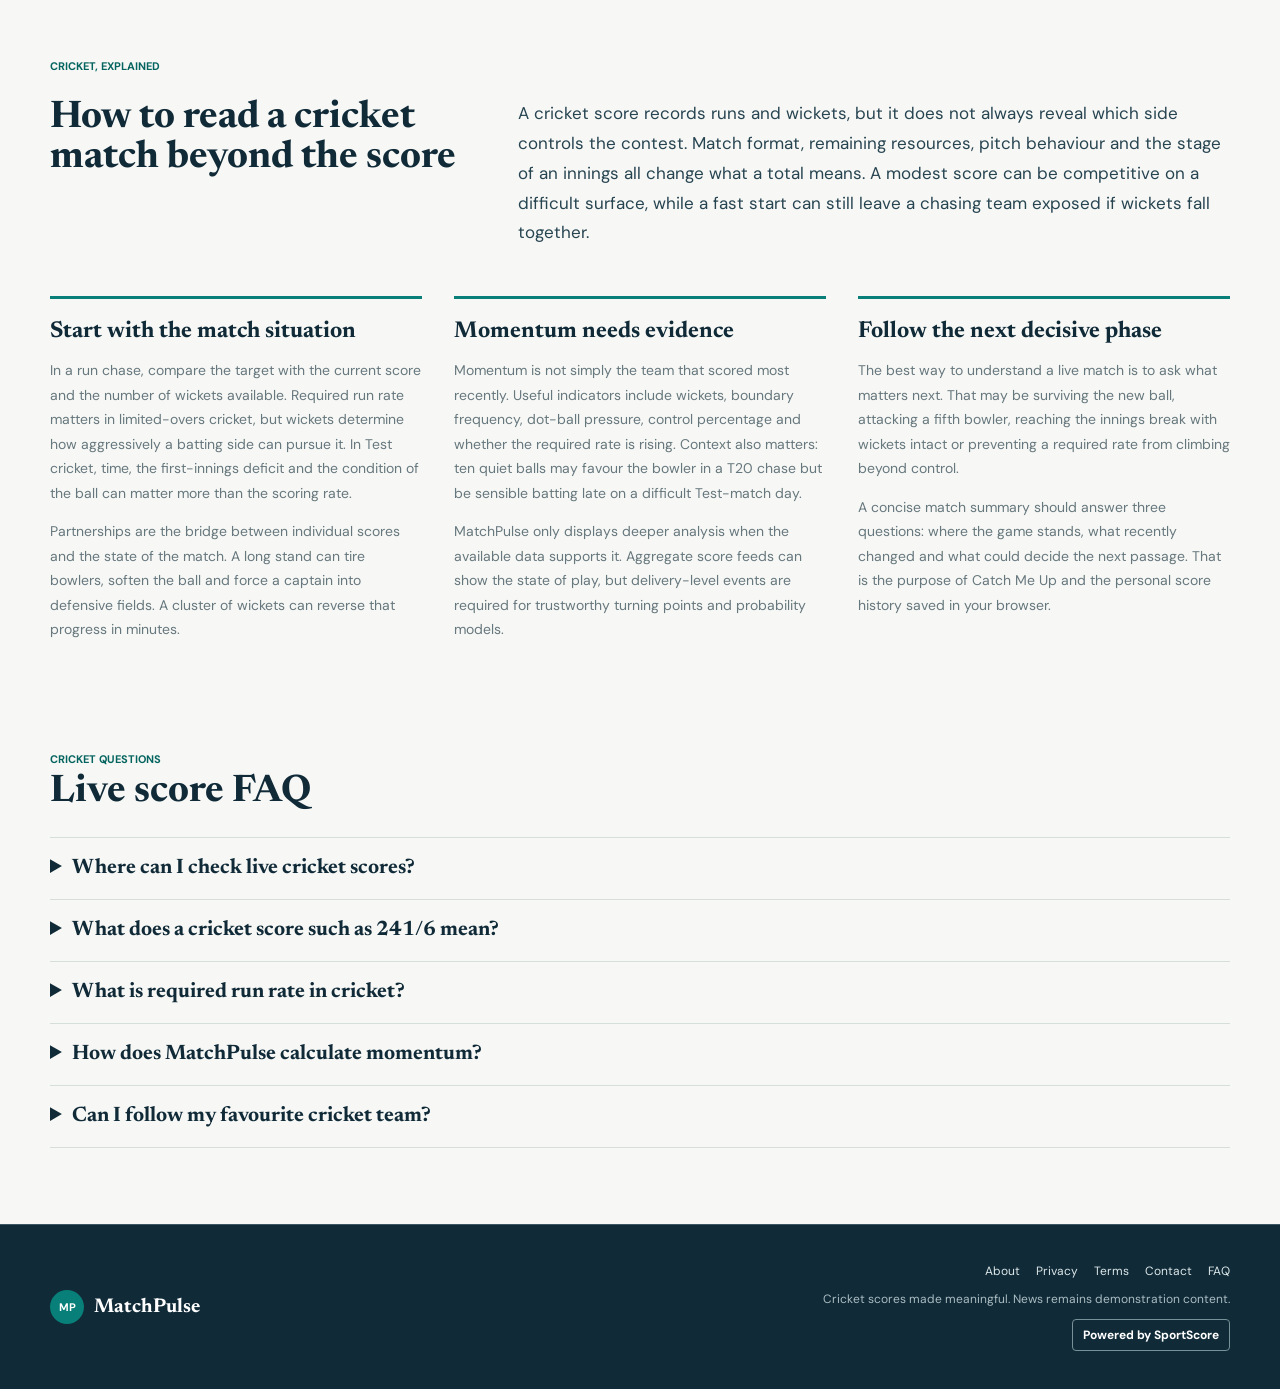
==== commit f9ac2385: "Add retention features and SEO foundation" ====
--- a/index.html
+++ b/index.html
@@ -3,8 +3,23 @@
 <head>
   <meta charset="utf-8">
   <meta name="viewport" content="width=device-width, initial-scale=1">
-  <meta name="description" content="MatchPulse demonstration cricket scores, context, and match insights.">
-  <title>MatchPulse | Cricket, explained</title>
+  <meta name="description" content="Follow cricket scores, match insights, momentum and concise Catch Me Up summaries with MatchPulse.">
+  <meta name="robots" content="index, follow, max-image-preview:large">
+  <meta name="theme-color" content="#102a38">
+  <link rel="canonical" href="https://pnkj2021.github.io/matchpulse/">
+  <meta property="og:type" content="website">
+  <meta property="og:title" content="Live Cricket Scores & Match Insights | MatchPulse">
+  <meta property="og:description" content="Open the score and understand the match in 30 seconds.">
+  <meta property="og:url" content="https://pnkj2021.github.io/matchpulse/">
+  <meta property="og:image" content="https://pnkj2021.github.io/matchpulse/assets/matchpulse-social.png">
+  <meta property="og:image:alt" content="A cricket ball beside the crease at a sunlit stadium">
+  <meta name="twitter:card" content="summary_large_image">
+  <meta name="twitter:title" content="Live Cricket Scores & Match Insights | MatchPulse">
+  <meta name="twitter:description" content="Open the score and understand the match in 30 seconds.">
+  <meta name="twitter:image" content="https://pnkj2021.github.io/matchpulse/assets/matchpulse-social.png">
+  <link rel="icon" href="assets/favicon.svg" type="image/svg+xml">
+  <link rel="manifest" href="site.webmanifest">
+  <title>Live Cricket Scores &amp; Match Insights | MatchPulse</title>
   <link rel="preconnect" href="https://fonts.googleapis.com">
   <link rel="preconnect" href="https://fonts.gstatic.com" crossorigin>
   <link href="https://fonts.googleapis.com/css2?family=DM+Sans:wght@400;500;600;700&family=Newsreader:opsz,wght@6..72,600;6..72,700&display=swap" rel="stylesheet">
@@ -20,6 +35,7 @@
       </a>
       <nav class="primary-nav" aria-label="Primary navigation">
         <a href="#matches">Matches</a>
+        <a href="#my-cricket">My Cricket</a>
         <a href="#insights">Insights</a>
         <a href="#news">News</a>
       </nav>
@@ -30,6 +46,7 @@
     </div>
     <nav class="mobile-nav" id="mobile-nav" aria-label="Mobile navigation" hidden>
       <a href="#matches">Matches</a>
+      <a href="#my-cricket">My Cricket</a>
       <a href="#insights">Insights</a>
       <a href="#news">News</a>
     </nav>
@@ -81,7 +98,38 @@
         <h2 id="catch-up-title" tabindex="-1">Catch Me Up</h2>
       </div>
       <div class="catch-up-copy" id="catch-up-copy"></div>
-      <button class="close-button" id="close-catch-up" type="button" aria-label="Close Catch Me Up">Close</button>
+      <div class="catch-up-actions">
+        <button class="share-button" id="share-catch-up" type="button">Share summary</button>
+        <button class="close-button" id="close-catch-up" type="button" aria-label="Close Catch Me Up">Close</button>
+        <span class="action-status" id="share-status" role="status" aria-live="polite"></span>
+      </div>
+    </section>
+
+    <section class="my-cricket-section" id="my-cricket" aria-labelledby="my-cricket-title">
+      <div class="section-heading">
+        <div>
+          <p class="eyebrow">Your match desk</p>
+          <h2 id="my-cricket-title">My Cricket</h2>
+        </div>
+        <label class="alert-toggle">
+          <input id="alerts-toggle" type="checkbox">
+          <span>Match alerts</span>
+        </label>
+      </div>
+      <div class="followed-teams" id="followed-teams" aria-label="Followed teams"></div>
+      <div class="my-cricket-grid">
+        <article class="briefing-panel" aria-labelledby="briefing-title">
+          <p class="eyebrow">Personal briefing</p>
+          <h3 id="briefing-title">Your teams today</h3>
+          <div id="personal-briefing"></div>
+        </article>
+        <article class="since-panel" aria-labelledby="since-title">
+          <p class="eyebrow">Since you left</p>
+          <h3 id="since-title">What changed</h3>
+          <div id="since-you-left"></div>
+        </article>
+      </div>
+      <p class="action-status alert-status" id="alert-status" role="status" aria-live="polite"></p>
     </section>
 
     <section class="insights-section" id="insights" aria-labelledby="insights-title">
@@ -138,15 +186,142 @@
       <div class="news-filters" id="news-filters" role="group" aria-label="Filter news by category"></div>
       <div class="news-grid" id="news-grid"></div>
     </section>
+
+    <section class="guide-section" id="cricket-guide" aria-labelledby="guide-title">
+      <div class="guide-lead">
+        <p class="eyebrow">Cricket, explained</p>
+        <h2 id="guide-title">How to read a cricket match beyond the score</h2>
+        <p>A cricket score records runs and wickets, but it does not always reveal which side controls the contest. Match format, remaining resources, pitch behaviour and the stage of an innings all change what a total means. A modest score can be competitive on a difficult surface, while a fast start can still leave a chasing team exposed if wickets fall together.</p>
+      </div>
+      <div class="guide-columns">
+        <article>
+          <h3>Start with the match situation</h3>
+          <p>In a run chase, compare the target with the current score and the number of wickets available. Required run rate matters in limited-overs cricket, but wickets determine how aggressively a batting side can pursue it. In Test cricket, time, the first-innings deficit and the condition of the ball can matter more than the scoring rate.</p>
+          <p>Partnerships are the bridge between individual scores and the state of the match. A long stand can tire bowlers, soften the ball and force a captain into defensive fields. A cluster of wickets can reverse that progress in minutes.</p>
+        </article>
+        <article>
+          <h3>Momentum needs evidence</h3>
+          <p>Momentum is not simply the team that scored most recently. Useful indicators include wickets, boundary frequency, dot-ball pressure, control percentage and whether the required rate is rising. Context also matters: ten quiet balls may favour the bowler in a T20 chase but be sensible batting late on a difficult Test-match day.</p>
+          <p>MatchPulse only displays deeper analysis when the available data supports it. Aggregate score feeds can show the state of play, but delivery-level events are required for trustworthy turning points and probability models.</p>
+        </article>
+        <article>
+          <h3>Follow the next decisive phase</h3>
+          <p>The best way to understand a live match is to ask what matters next. That may be surviving the new ball, attacking a fifth bowler, reaching the innings break with wickets intact or preventing a required rate from climbing beyond control.</p>
+          <p>A concise match summary should answer three questions: where the game stands, what recently changed and what could decide the next passage. That is the purpose of Catch Me Up and the personal score history saved in your browser.</p>
+        </article>
+      </div>
+    </section>
+
+    <section class="faq-section" id="faq" aria-labelledby="faq-title">
+      <div class="section-heading">
+        <div>
+          <p class="eyebrow">Cricket questions</p>
+          <h2 id="faq-title">Live score FAQ</h2>
+        </div>
+      </div>
+      <details>
+        <summary>Where can I check live cricket scores?</summary>
+        <p>MatchPulse displays current and recent cricket scores supplied by SportScore, with the source and update time shown beside the match list.</p>
+      </details>
+      <details>
+        <summary>What does a cricket score such as 241/6 mean?</summary>
+        <p>The batting team has scored 241 runs and lost six wickets. The match format and number of overs provide the remaining context.</p>
+      </details>
+      <details>
+        <summary>What is required run rate in cricket?</summary>
+        <p>Required run rate is the average number of runs per over a chasing team must score to reach its target with the remaining deliveries.</p>
+      </details>
+      <details>
+        <summary>How does MatchPulse calculate momentum?</summary>
+        <p>Momentum requires ball-level evidence such as runs, wickets and pressure across recent overs. MatchPulse marks it unavailable when a feed contains only aggregate scores.</p>
+      </details>
+      <details>
+        <summary>Can I follow my favourite cricket team?</summary>
+        <p>Followed teams, recent score snapshots and display preferences are stored locally in your browser for a personalised My Cricket view.</p>
+      </details>
+    </section>
   </main>
 
   <footer class="site-footer">
     <a class="brand footer-brand" href="#top"><span class="brand-mark" aria-hidden="true">MP</span><span>MatchPulse</span></a>
     <div class="footer-copy">
+      <nav class="footer-links" aria-label="Legal and information">
+        <a href="about.html">About</a>
+        <a href="privacy.html">Privacy</a>
+        <a href="terms.html">Terms</a>
+        <a href="contact.html">Contact</a>
+        <a href="#faq">FAQ</a>
+      </nav>
       <p>Cricket scores made meaningful. News remains demonstration content.</p>
       <a class="sportscore-credit" href="https://sportscore.com/" rel="dofollow" title="Sports data by SportScore">Powered by SportScore</a>
     </div>
   </footer>
+  <script type="application/ld+json">
+  {
+    "@context": "https://schema.org",
+    "@graph": [
+      {
+        "@type": "WebSite",
+        "@id": "https://pnkj2021.github.io/matchpulse/#website",
+        "url": "https://pnkj2021.github.io/matchpulse/",
+        "name": "MatchPulse",
+        "description": "Live cricket scores, match insights and concise match summaries.",
+        "inLanguage": "en"
+      },
+      {
+        "@type": "Organization",
+        "@id": "https://pnkj2021.github.io/matchpulse/#organization",
+        "name": "MatchPulse",
+        "url": "https://pnkj2021.github.io/matchpulse/"
+      },
+      {
+        "@type": "FAQPage",
+        "mainEntity": [
+          {
+            "@type": "Question",
+            "name": "Where can I check live cricket scores?",
+            "acceptedAnswer": {
+              "@type": "Answer",
+              "text": "MatchPulse displays current and recent cricket scores supplied by SportScore, with the source and update time shown beside the match list."
+            }
+          },
+          {
+            "@type": "Question",
+            "name": "What does a cricket score such as 241/6 mean?",
+            "acceptedAnswer": {
+              "@type": "Answer",
+              "text": "The batting team has scored 241 runs and lost six wickets. The match format and number of overs provide the remaining context."
+            }
+          },
+          {
+            "@type": "Question",
+            "name": "What is required run rate in cricket?",
+            "acceptedAnswer": {
+              "@type": "Answer",
+              "text": "Required run rate is the average number of runs per over a chasing team must score to reach its target with the remaining deliveries."
+            }
+          },
+          {
+            "@type": "Question",
+            "name": "How does MatchPulse calculate momentum?",
+            "acceptedAnswer": {
+              "@type": "Answer",
+              "text": "Momentum requires ball-level evidence such as runs, wickets and pressure across recent overs. MatchPulse marks it unavailable when a feed contains only aggregate scores."
+            }
+          },
+          {
+            "@type": "Question",
+            "name": "Can I follow my favourite cricket team?",
+            "acceptedAnswer": {
+              "@type": "Answer",
+              "text": "Followed teams, recent score snapshots and display preferences are stored locally in the user's browser for a personalised My Cricket view."
+            }
+          }
+        ]
+      }
+    ]
+  }
+  </script>
   <script src="js/data.js"></script>
   <script src="js/main.js"></script>
 </body>
--- a/css/style.css
+++ b/css/style.css
@@ -85,7 +85,7 @@
 .match-state { margin: 30px 0 5px; color: #e8efef; font-size: 17px; font-weight: 600; }
 .demo-note { margin: 0; color: #aabcc1; font-size: 11px; }
 .score-actions { display: flex; gap: 10px; margin-top: 30px; }
-.primary-button, .secondary-button, .close-button { min-height: 44px; padding: 10px 18px; border-radius: 4px; font-weight: 700; cursor: pointer; }
+.primary-button, .secondary-button, .close-button, .share-button { min-height: 44px; padding: 10px 18px; border-radius: 4px; font-weight: 700; cursor: pointer; }
 .primary-button { border: 1px solid var(--teal-pale); background: var(--teal-pale); color: var(--navy); }
 .secondary-button { border: 1px solid #789097; background: transparent; color: white; }
 .secondary-button[aria-pressed="true"] { border-color: var(--teal-pale); background: var(--teal); }
@@ -102,8 +102,34 @@
 .catch-up-copy p { margin: 0 0 8px; line-height: 1.55; }
 .catch-up-copy strong { color: var(--teal-dark); }
 .close-button { border: 1px solid #8aa8a5; background: transparent; }
-
-.insights-section, .timeline-section, .news-section { padding-block: 76px; }
+.share-button { border: 1px solid var(--navy); background: var(--navy); color: white; }
+.catch-up-actions { display: grid; min-width: 132px; gap: 8px; }
+.action-status { min-height: 18px; color: var(--muted); font-size: 11px; }
+
+.my-cricket-section, .insights-section, .timeline-section, .news-section, .guide-section, .faq-section { padding-block: 76px; }
+.my-cricket-section { border-bottom: 1px solid var(--line); }
+.followed-teams { display: flex; min-height: 38px; flex-wrap: wrap; gap: 8px; margin: -8px 0 26px; }
+.team-follow-chip, .quick-follow-button { min-height: 34px; padding: 6px 10px; border: 1px solid var(--line); border-radius: 3px; background: white; cursor: pointer; }
+.team-follow-chip { color: var(--teal-dark); font-weight: 700; }
+.team-follow-chip span { margin-left: 6px; color: var(--muted); }
+.quick-follow-button:hover, .team-follow-chip:hover { border-color: var(--teal); }
+.alert-toggle { display: inline-flex; min-height: 40px; align-items: center; gap: 10px; cursor: pointer; font-weight: 700; }
+.alert-toggle input { position: relative; width: 42px; height: 22px; margin: 0; appearance: none; border: 1px solid #91a4a2; border-radius: 11px; background: #dce4e2; cursor: pointer; transition: background 160ms ease; }
+.alert-toggle input::before { position: absolute; top: 3px; left: 3px; width: 14px; height: 14px; border-radius: 50%; background: white; box-shadow: 0 1px 3px rgba(16, 42, 56, .24); content: ""; transition: transform 160ms ease; }
+.alert-toggle input:checked { border-color: var(--teal); background: var(--teal); }
+.alert-toggle input:checked::before { transform: translateX(20px); }
+.my-cricket-grid { display: grid; grid-template-columns: 1fr 1fr; gap: 44px; }
+.briefing-panel, .since-panel { padding-top: 22px; border-top: 3px solid var(--navy); }
+.briefing-panel h3, .since-panel h3 { font-size: 25px; }
+.briefing-match { display: grid; width: 100%; grid-template-columns: 1fr auto; gap: 6px 18px; padding: 14px 0; border: 0; border-bottom: 1px solid var(--line); background: transparent; text-align: left; cursor: pointer; }
+.briefing-match:hover strong { color: var(--teal-dark); }
+.briefing-match strong { font-size: 14px; }
+.briefing-match span { color: var(--muted); font-size: 12px; }
+.briefing-match .briefing-score { grid-row: 1 / 3; grid-column: 2; align-self: center; color: var(--navy); font-size: 13px; font-weight: 700; }
+.personal-empty, .since-copy { color: var(--muted); line-height: 1.65; }
+.quick-follow-list { display: flex; flex-wrap: wrap; gap: 8px; margin-top: 16px; }
+.since-match { margin: 0 0 8px; font-weight: 700; }
+.alert-status { margin: 16px 0 0; }
 .insight-grid { display: grid; grid-template-columns: 1.5fr .8fr; gap: 18px; }
 .momentum-panel, .turning-point-panel { border-top: 3px solid var(--navy); padding-top: 22px; }
 .turning-point-panel { padding: 24px; border: 0; border-radius: 6px; background: var(--white); box-shadow: var(--shadow); }
@@ -147,12 +173,40 @@
 .news-card p { margin: 0; color: var(--muted); font-size: 13px; line-height: 1.55; }
 .team-tag { color: var(--teal-dark); font-weight: 700; }
 
+.guide-section { border-top: 1px solid var(--line); }
+.guide-lead { display: grid; grid-template-columns: .75fr 1.25fr; gap: 40px; margin-bottom: 48px; }
+.guide-lead .eyebrow { grid-column: 1 / -1; margin-bottom: -24px; }
+.guide-lead h2 { max-width: 540px; }
+.guide-lead > p:last-child { margin: 0; color: var(--navy-soft); font-size: 17px; line-height: 1.75; }
+.guide-columns { display: grid; grid-template-columns: repeat(3, 1fr); gap: 32px; }
+.guide-columns article { padding-top: 20px; border-top: 3px solid var(--teal); }
+.guide-columns h3 { font-size: 23px; }
+.guide-columns p { color: var(--muted); font-size: 14px; line-height: 1.75; }
+.faq-section { padding-top: 20px; }
+.faq-section details { border-top: 1px solid var(--line); }
+.faq-section details:last-child { border-bottom: 1px solid var(--line); }
+.faq-section summary { padding: 20px 40px 20px 0; font-family: "Newsreader", Georgia, serif; font-size: 21px; font-weight: 700; cursor: pointer; }
+.faq-section details p { max-width: 760px; margin: -4px 0 22px; color: var(--muted); line-height: 1.65; }
+
 .site-footer { display: flex; align-items: center; justify-content: space-between; gap: 30px; padding: 38px max(20px, calc((100vw - 1180px) / 2)); border-top: 1px solid #3d5661; background: var(--navy); color: white; }
 .footer-brand { font-size: 20px; }
 .site-footer p { max-width: 550px; margin: 0; color: #aabcc1; font-size: 12px; text-align: right; }
-.footer-copy { display: flex; align-items: center; justify-content: flex-end; gap: 18px; }
+.footer-copy { display: flex; align-items: flex-end; flex-direction: column; justify-content: flex-end; gap: 12px; }
+.footer-links { display: flex; flex-wrap: wrap; justify-content: flex-end; gap: 16px; }
+.footer-links a { color: #dce7e8; font-size: 12px; text-decoration: none; }
+.footer-links a:hover { color: white; text-decoration: underline; }
 .sportscore-credit { display: inline-flex; min-height: 32px; align-items: center; padding: 6px 10px; border: 1px solid #789097; border-radius: 4px; color: white; font-size: 12px; font-weight: 700; text-decoration: none; white-space: nowrap; }
 .sportscore-credit:hover { border-color: var(--teal-pale); background: var(--teal-dark); }
+
+.legal-main { width: min(780px, calc(100% - 40px)); min-height: calc(100vh - 210px); margin: auto; padding: 72px 0 90px; }
+.legal-main h1 { margin-bottom: 24px; font-size: clamp(42px, 6vw, 64px); }
+.legal-main h2 { margin: 42px 0 14px; font-size: 28px; }
+.legal-main p, .legal-main li { color: var(--navy-soft); line-height: 1.75; }
+.legal-main a { color: var(--teal-dark); }
+.legal-main ul { padding-left: 22px; }
+.legal-updated { color: var(--muted); font-size: 12px; }
+.legal-actions { display: flex; flex-wrap: wrap; gap: 10px; margin-top: 32px; }
+.legal-actions a { display: inline-flex; min-height: 42px; align-items: center; padding: 8px 14px; border: 1px solid var(--line); border-radius: 4px; background: white; font-weight: 700; text-decoration: none; }
 
 @keyframes status-pulse {
   0% { box-shadow: 0 0 0 0 rgba(240, 100, 39, .48); }
@@ -182,7 +236,9 @@
   .team-score { font-size: 27px; text-align: right; }
   .catch-up-panel { grid-template-columns: 1fr; gap: 18px; padding: 28px 20px; }
   .close-button { justify-self: start; }
-  .insights-section, .timeline-section, .news-section { padding-block: 56px; }
+  .my-cricket-section, .insights-section, .timeline-section, .news-section, .guide-section, .faq-section { padding-block: 56px; }
+  .my-cricket-grid, .guide-lead, .guide-columns { grid-template-columns: 1fr; }
+  .guide-lead .eyebrow { grid-column: 1; margin-bottom: -20px; }
   .insight-grid { grid-template-columns: 1fr; gap: 36px; }
   .timeline { grid-template-columns: 1fr; }
   .timeline-item { padding: 0 0 28px 30px; border-top: 0; border-left: 2px solid #a5b7b4; }
@@ -191,7 +247,8 @@
   .news-card, .news-card:not(:nth-child(3n + 1)) { padding: 22px 0; border-left: 0; }
   .news-card h3 { margin-top: 24px; }
   .site-footer { align-items: start; flex-direction: column; }
-  .footer-copy { align-items: flex-start; flex-direction: column; }
+  .footer-copy { align-items: flex-start; }
+  .footer-links { justify-content: flex-start; }
   .site-footer p { text-align: left; }
 }
 
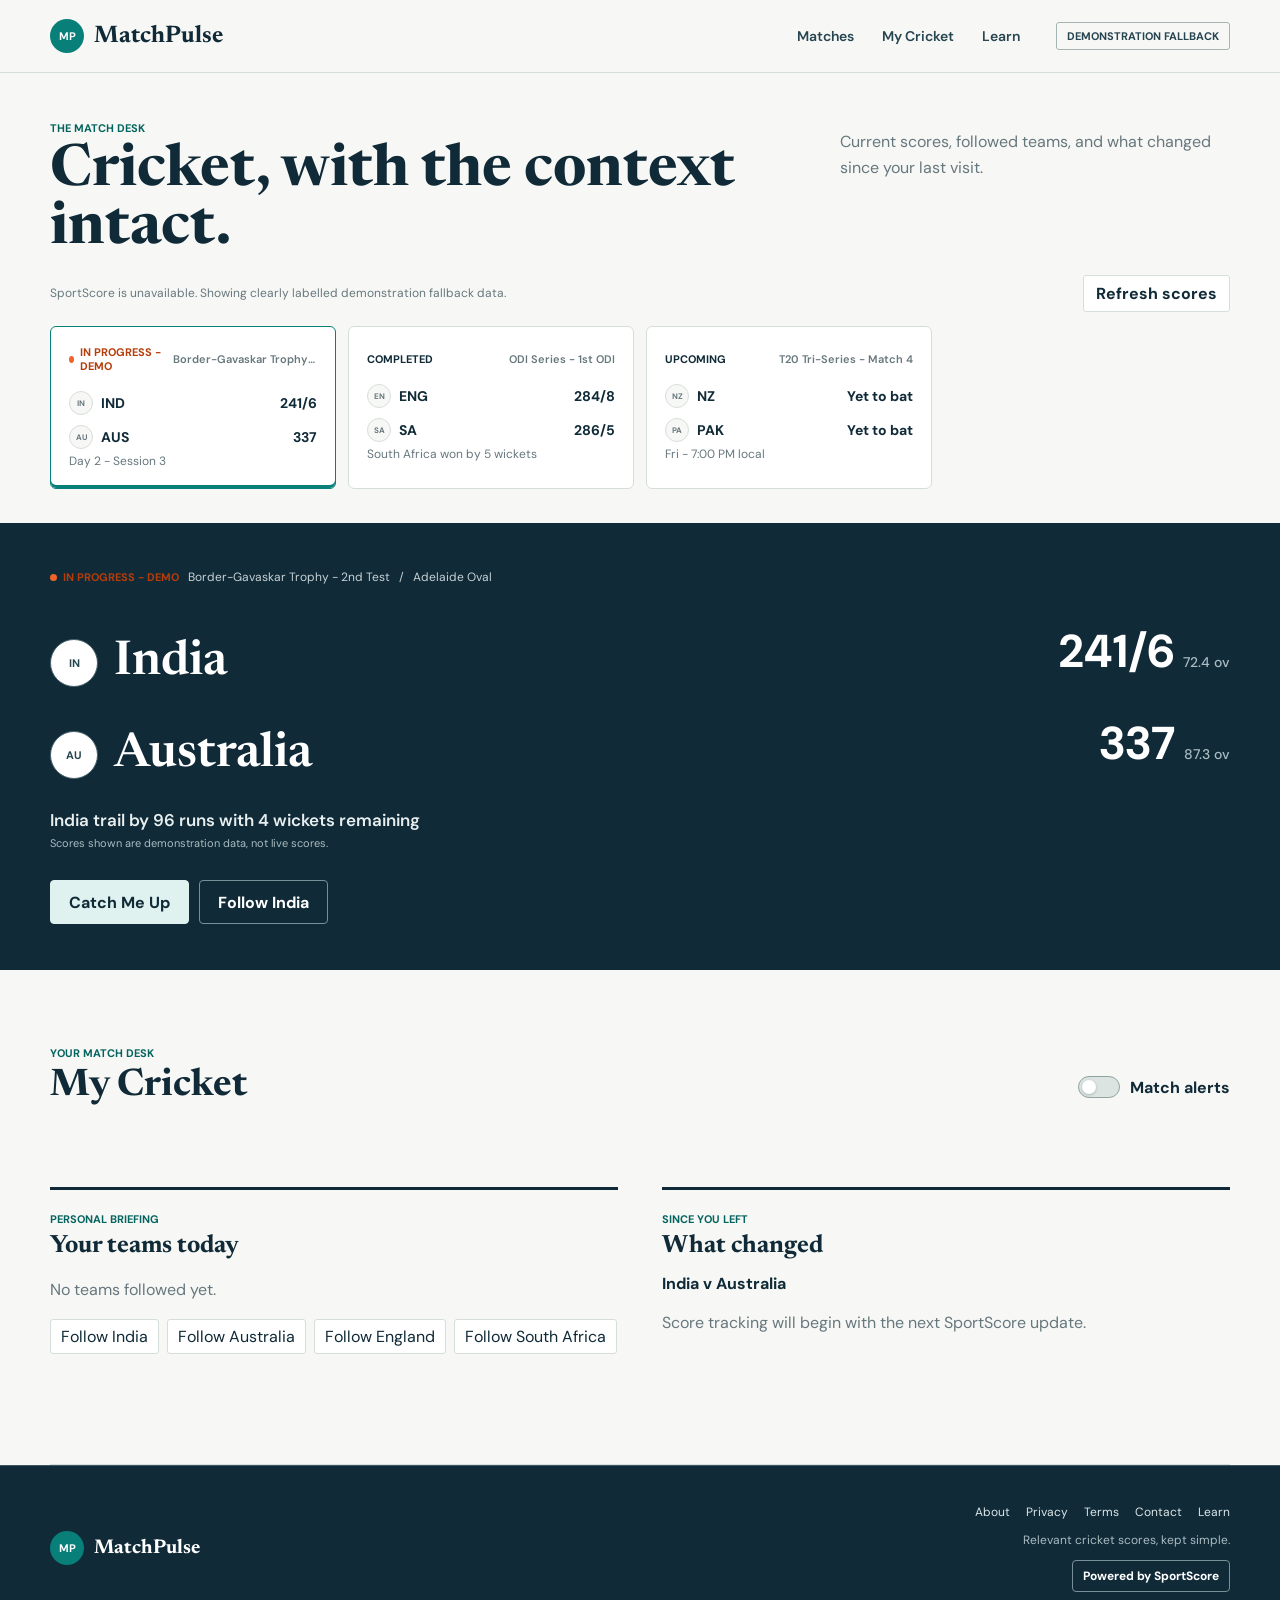
==== commit 4dba17ae: "Simplify MatchPulse match experience" ====
--- a/index.html
+++ b/index.html
@@ -3,23 +3,23 @@
 <head>
   <meta charset="utf-8">
   <meta name="viewport" content="width=device-width, initial-scale=1">
-  <meta name="description" content="Follow cricket scores, match insights, momentum and concise Catch Me Up summaries with MatchPulse.">
+  <meta name="description" content="Follow current cricket scores, favourite teams and concise Catch Me Up summaries with MatchPulse.">
   <meta name="robots" content="index, follow, max-image-preview:large">
   <meta name="theme-color" content="#102a38">
   <link rel="canonical" href="https://pnkj2021.github.io/matchpulse/">
   <meta property="og:type" content="website">
-  <meta property="og:title" content="Live Cricket Scores & Match Insights | MatchPulse">
-  <meta property="og:description" content="Open the score and understand the match in 30 seconds.">
+  <meta property="og:title" content="Current Cricket Scores & Team Updates | MatchPulse">
+  <meta property="og:description" content="See current scores and catch up on the matches that matter to you.">
   <meta property="og:url" content="https://pnkj2021.github.io/matchpulse/">
   <meta property="og:image" content="https://pnkj2021.github.io/matchpulse/assets/matchpulse-social.png">
   <meta property="og:image:alt" content="A cricket ball beside the crease at a sunlit stadium">
   <meta name="twitter:card" content="summary_large_image">
-  <meta name="twitter:title" content="Live Cricket Scores & Match Insights | MatchPulse">
-  <meta name="twitter:description" content="Open the score and understand the match in 30 seconds.">
+  <meta name="twitter:title" content="Current Cricket Scores & Team Updates | MatchPulse">
+  <meta name="twitter:description" content="See current scores and catch up on the matches that matter to you.">
   <meta name="twitter:image" content="https://pnkj2021.github.io/matchpulse/assets/matchpulse-social.png">
   <link rel="icon" href="assets/favicon.svg" type="image/svg+xml">
   <link rel="manifest" href="site.webmanifest">
-  <title>Live Cricket Scores &amp; Match Insights | MatchPulse</title>
+  <title>Current Cricket Scores &amp; Team Updates | MatchPulse</title>
   <link rel="preconnect" href="https://fonts.googleapis.com">
   <link rel="preconnect" href="https://fonts.gstatic.com" crossorigin>
   <link href="https://fonts.googleapis.com/css2?family=DM+Sans:wght@400;500;600;700&family=Newsreader:opsz,wght@6..72,600;6..72,700&display=swap" rel="stylesheet">
@@ -36,8 +36,7 @@
       <nav class="primary-nav" aria-label="Primary navigation">
         <a href="#matches">Matches</a>
         <a href="#my-cricket">My Cricket</a>
-        <a href="#insights">Insights</a>
-        <a href="#news">News</a>
+        <a href="learn.html">Learn</a>
       </nav>
       <div class="header-actions">
         <span class="demo-label" id="header-data-label">Loading scores</span>
@@ -47,8 +46,7 @@
     <nav class="mobile-nav" id="mobile-nav" aria-label="Mobile navigation" hidden>
       <a href="#matches">Matches</a>
       <a href="#my-cricket">My Cricket</a>
-      <a href="#insights">Insights</a>
-      <a href="#news">News</a>
+      <a href="learn.html">Learn</a>
     </nav>
   </header>
 
@@ -59,7 +57,7 @@
           <p class="eyebrow">The match desk</p>
           <h1 id="matches-title">Cricket, with the context intact.</h1>
         </div>
-        <p class="section-intro">Choose a match to see the score, the momentum, and what shaped it.</p>
+        <p class="section-intro">Current scores, followed teams, and what changed since your last visit.</p>
       </div>
       <div class="data-toolbar">
         <p class="data-status" id="data-status" role="status" aria-live="polite">Loading SportScore cricket data...</p>
@@ -84,12 +82,6 @@
           <button class="secondary-button" id="follow-button" type="button" aria-pressed="false"></button>
         </div>
       </div>
-      <aside class="context-rail" aria-labelledby="pulse-title">
-        <p class="eyebrow">MatchPulse index</p>
-        <div class="pulse-score"><strong id="pulse-value"></strong><span>/ 100</span></div>
-        <h2 id="pulse-title">How alive is this contest?</h2>
-        <p id="pulse-copy"></p>
-      </aside>
     </section>
 
     <section class="catch-up-panel" id="catch-up-panel" hidden aria-labelledby="catch-up-title">
@@ -132,114 +124,6 @@
       <p class="action-status alert-status" id="alert-status" role="status" aria-live="polite"></p>
     </section>
 
-    <section class="insights-section" id="insights" aria-labelledby="insights-title">
-      <div class="section-heading">
-        <div>
-          <p class="eyebrow">Read the game</p>
-          <h2 id="insights-title">What the scorecard misses</h2>
-        </div>
-        <div class="mode-switch" role="group" aria-label="Insight detail level">
-          <button type="button" data-mode="simple" aria-pressed="true">Simple</button>
-          <button type="button" data-mode="expert" aria-pressed="false">Expert</button>
-        </div>
-      </div>
-      <div class="insight-grid">
-        <article class="momentum-panel">
-          <div class="panel-heading">
-            <div>
-              <p class="eyebrow">Momentum</p>
-              <h3 id="momentum-title"></h3>
-            </div>
-            <span class="momentum-key"><i></i> Advantage</span>
-          </div>
-          <div class="momentum-chart" id="momentum-chart" role="img"></div>
-          <p class="chart-caption" id="momentum-caption"></p>
-        </article>
-        <article class="turning-point-panel">
-          <p class="eyebrow">Turning point</p>
-          <p class="turning-over" id="turning-over"></p>
-          <h3 id="turning-title"></h3>
-          <p id="turning-copy"></p>
-          <dl class="impact-stats" id="impact-stats"></dl>
-        </article>
-      </div>
-    </section>
-
-    <section class="timeline-section" aria-labelledby="timeline-title">
-      <div class="section-heading">
-        <div>
-          <p class="eyebrow">Ball-by-ball, distilled</p>
-          <h2 id="timeline-title">Match timeline</h2>
-        </div>
-      </div>
-      <ol class="timeline" id="timeline"></ol>
-    </section>
-
-    <section class="news-section" id="news" aria-labelledby="news-title">
-      <div class="section-heading news-heading">
-        <div>
-          <p class="eyebrow">From the cricket desk</p>
-          <h2 id="news-title">News &amp; analysis</h2>
-        </div>
-        <span class="demo-label">Demonstration stories</span>
-      </div>
-      <div class="news-filters" id="news-filters" role="group" aria-label="Filter news by category"></div>
-      <div class="news-grid" id="news-grid"></div>
-    </section>
-
-    <section class="guide-section" id="cricket-guide" aria-labelledby="guide-title">
-      <div class="guide-lead">
-        <p class="eyebrow">Cricket, explained</p>
-        <h2 id="guide-title">How to read a cricket match beyond the score</h2>
-        <p>A cricket score records runs and wickets, but it does not always reveal which side controls the contest. Match format, remaining resources, pitch behaviour and the stage of an innings all change what a total means. A modest score can be competitive on a difficult surface, while a fast start can still leave a chasing team exposed if wickets fall together.</p>
-      </div>
-      <div class="guide-columns">
-        <article>
-          <h3>Start with the match situation</h3>
-          <p>In a run chase, compare the target with the current score and the number of wickets available. Required run rate matters in limited-overs cricket, but wickets determine how aggressively a batting side can pursue it. In Test cricket, time, the first-innings deficit and the condition of the ball can matter more than the scoring rate.</p>
-          <p>Partnerships are the bridge between individual scores and the state of the match. A long stand can tire bowlers, soften the ball and force a captain into defensive fields. A cluster of wickets can reverse that progress in minutes.</p>
-        </article>
-        <article>
-          <h3>Momentum needs evidence</h3>
-          <p>Momentum is not simply the team that scored most recently. Useful indicators include wickets, boundary frequency, dot-ball pressure, control percentage and whether the required rate is rising. Context also matters: ten quiet balls may favour the bowler in a T20 chase but be sensible batting late on a difficult Test-match day.</p>
-          <p>MatchPulse only displays deeper analysis when the available data supports it. Aggregate score feeds can show the state of play, but delivery-level events are required for trustworthy turning points and probability models.</p>
-        </article>
-        <article>
-          <h3>Follow the next decisive phase</h3>
-          <p>The best way to understand a live match is to ask what matters next. That may be surviving the new ball, attacking a fifth bowler, reaching the innings break with wickets intact or preventing a required rate from climbing beyond control.</p>
-          <p>A concise match summary should answer three questions: where the game stands, what recently changed and what could decide the next passage. That is the purpose of Catch Me Up and the personal score history saved in your browser.</p>
-        </article>
-      </div>
-    </section>
-
-    <section class="faq-section" id="faq" aria-labelledby="faq-title">
-      <div class="section-heading">
-        <div>
-          <p class="eyebrow">Cricket questions</p>
-          <h2 id="faq-title">Live score FAQ</h2>
-        </div>
-      </div>
-      <details>
-        <summary>Where can I check live cricket scores?</summary>
-        <p>MatchPulse displays current and recent cricket scores supplied by SportScore, with the source and update time shown beside the match list.</p>
-      </details>
-      <details>
-        <summary>What does a cricket score such as 241/6 mean?</summary>
-        <p>The batting team has scored 241 runs and lost six wickets. The match format and number of overs provide the remaining context.</p>
-      </details>
-      <details>
-        <summary>What is required run rate in cricket?</summary>
-        <p>Required run rate is the average number of runs per over a chasing team must score to reach its target with the remaining deliveries.</p>
-      </details>
-      <details>
-        <summary>How does MatchPulse calculate momentum?</summary>
-        <p>Momentum requires ball-level evidence such as runs, wickets and pressure across recent overs. MatchPulse marks it unavailable when a feed contains only aggregate scores.</p>
-      </details>
-      <details>
-        <summary>Can I follow my favourite cricket team?</summary>
-        <p>Followed teams, recent score snapshots and display preferences are stored locally in your browser for a personalised My Cricket view.</p>
-      </details>
-    </section>
   </main>
 
   <footer class="site-footer">
@@ -250,9 +134,9 @@
         <a href="privacy.html">Privacy</a>
         <a href="terms.html">Terms</a>
         <a href="contact.html">Contact</a>
-        <a href="#faq">FAQ</a>
+        <a href="learn.html">Learn</a>
       </nav>
-      <p>Cricket scores made meaningful. News remains demonstration content.</p>
+      <p>Relevant cricket scores, kept simple.</p>
       <a class="sportscore-credit" href="https://sportscore.com/" rel="dofollow" title="Sports data by SportScore">Powered by SportScore</a>
     </div>
   </footer>
@@ -265,7 +149,7 @@
         "@id": "https://pnkj2021.github.io/matchpulse/#website",
         "url": "https://pnkj2021.github.io/matchpulse/",
         "name": "MatchPulse",
-        "description": "Live cricket scores, match insights and concise match summaries.",
+        "description": "Current cricket scores, favourite teams and concise match summaries.",
         "inLanguage": "en"
       },
       {
@@ -273,51 +157,6 @@
         "@id": "https://pnkj2021.github.io/matchpulse/#organization",
         "name": "MatchPulse",
         "url": "https://pnkj2021.github.io/matchpulse/"
-      },
-      {
-        "@type": "FAQPage",
-        "mainEntity": [
-          {
-            "@type": "Question",
-            "name": "Where can I check live cricket scores?",
-            "acceptedAnswer": {
-              "@type": "Answer",
-              "text": "MatchPulse displays current and recent cricket scores supplied by SportScore, with the source and update time shown beside the match list."
-            }
-          },
-          {
-            "@type": "Question",
-            "name": "What does a cricket score such as 241/6 mean?",
-            "acceptedAnswer": {
-              "@type": "Answer",
-              "text": "The batting team has scored 241 runs and lost six wickets. The match format and number of overs provide the remaining context."
-            }
-          },
-          {
-            "@type": "Question",
-            "name": "What is required run rate in cricket?",
-            "acceptedAnswer": {
-              "@type": "Answer",
-              "text": "Required run rate is the average number of runs per over a chasing team must score to reach its target with the remaining deliveries."
-            }
-          },
-          {
-            "@type": "Question",
-            "name": "How does MatchPulse calculate momentum?",
-            "acceptedAnswer": {
-              "@type": "Answer",
-              "text": "Momentum requires ball-level evidence such as runs, wickets and pressure across recent overs. MatchPulse marks it unavailable when a feed contains only aggregate scores."
-            }
-          },
-          {
-            "@type": "Question",
-            "name": "Can I follow my favourite cricket team?",
-            "acceptedAnswer": {
-              "@type": "Answer",
-              "text": "Followed teams, recent score snapshots and display preferences are stored locally in the user's browser for a personalised My Cricket view."
-            }
-          }
-        ]
       }
     ]
   }
--- a/css/style.css
+++ b/css/style.css
@@ -43,13 +43,13 @@
 .mobile-nav a { display: block; padding: 10px 0; }
 
 main > section { width: min(1180px, calc(100% - 40px)); margin-inline: auto; }
-.match-strip { padding: 58px 0 40px; }
+.match-strip { padding: 48px 0 34px; }
 .section-heading { display: flex; align-items: end; justify-content: space-between; gap: 28px; margin-bottom: 24px; }
 .compact-heading { align-items: start; }
 .eyebrow { margin: 0 0 7px; color: var(--teal-dark); font-size: 11px; font-weight: 700; letter-spacing: 0; text-transform: uppercase; }
 h1, h2, h3, p { overflow-wrap: break-word; }
 h1, h2, h3 { margin-top: 0; font-family: "Newsreader", Georgia, serif; letter-spacing: 0; }
-h1 { max-width: 720px; margin-bottom: 0; font-size: clamp(38px, 5vw, 64px); line-height: 0.98; }
+h1 { max-width: 720px; margin-bottom: 0; font-size: clamp(38px, 5vw, 58px); line-height: 1; }
 h2 { margin-bottom: 0; font-size: 38px; line-height: 1.05; }
 h3 { margin-bottom: 12px; font-size: 25px; line-height: 1.1; }
 .section-intro { max-width: 390px; margin: 8px 0 0; color: var(--muted); line-height: 1.65; }
@@ -59,7 +59,7 @@
 .refresh-button:hover { border-color: var(--teal); color: var(--teal-dark); }
 .refresh-button:disabled { cursor: wait; opacity: .58; }
 
-.match-list { display: grid; grid-template-columns: repeat(3, 1fr); gap: 12px; }
+.match-list { display: grid; grid-template-columns: repeat(4, 1fr); gap: 12px; }
 .match-card { position: relative; min-width: 0; padding: 18px; border: 1px solid var(--line); border-radius: 6px; background: var(--white); text-align: left; cursor: pointer; transition: border-color 160ms ease, transform 160ms ease; }
 .match-card:hover { border-color: var(--teal); transform: translateY(-2px); }
 .match-card[aria-current="true"] { border-color: var(--teal); box-shadow: inset 0 -3px var(--teal); }
@@ -71,14 +71,20 @@
 .mini-status.live::before, .status-pill.live::before { animation: status-pulse 1.8s ease-out infinite; }
 .card-teams { display: grid; gap: 10px; }
 .card-team { display: flex; align-items: center; justify-content: space-between; gap: 12px; font-size: 14px; font-weight: 700; }
+.card-team-name { display: inline-flex; min-width: 0; align-items: center; gap: 8px; }
+.team-mark { display: grid; flex: 0 0 24px; width: 24px; height: 24px; place-items: center; overflow: hidden; border: 1px solid var(--line); border-radius: 50%; background: var(--paper); color: var(--muted); font-size: 8px; }
+.team-mark img { width: 100%; height: 100%; object-fit: contain; }
 .card-score { font-variant-numeric: tabular-nums; }
 .card-result { min-height: 38px; margin: 16px 0 0; color: var(--muted); font-size: 12px; line-height: 1.45; }
 
-.featured { display: grid; grid-template-columns: minmax(0, 2fr) minmax(260px, .72fr); width: 100%; max-width: none; background: var(--navy); color: white; }
-.featured-main { min-width: 0; padding: 50px max(36px, calc((100vw - 1180px) / 2)); padding-right: 56px; }
+.featured { display: grid; grid-template-columns: 1fr; width: 100%; max-width: none; background: var(--navy); color: white; }
+.featured-main { min-width: 0; padding: 46px max(36px, calc((100vw - 1180px) / 2)); }
 .featured-meta { display: flex; flex-wrap: wrap; align-items: center; gap: 9px; margin-bottom: 36px; color: #c7d2d5; font-size: 12px; }
 .scoreboard { display: grid; gap: 26px; }
 .score-team { display: grid; grid-template-columns: minmax(120px, 1fr) auto; align-items: baseline; gap: 20px; }
+.team-identity { display: flex; min-width: 0; align-items: center; gap: 16px; }
+.score-team-mark { display: grid; flex: 0 0 48px; width: 48px; height: 48px; place-items: center; overflow: hidden; border: 1px solid #49626c; border-radius: 50%; background: white; color: var(--navy-soft); font-size: 11px; font-weight: 700; }
+.score-team-mark img { width: 100%; height: 100%; object-fit: contain; }
 .team-name { font-family: "Newsreader", Georgia, serif; font-size: clamp(30px, 4vw, 48px); font-weight: 600; }
 .team-score { font-size: clamp(30px, 4vw, 46px); font-weight: 700; font-variant-numeric: tabular-nums; white-space: nowrap; }
 .team-score small { color: #aabcc1; font-size: 14px; font-weight: 500; }
@@ -226,13 +232,13 @@
   .match-list { display: flex; width: calc(100% + 16px); gap: 10px; overflow-x: auto; padding: 2px 16px 14px 2px; scroll-snap-type: x mandatory; }
   .match-card { flex: 0 0 78vw; scroll-snap-align: start; }
   .data-toolbar { align-items: flex-start; }
-  .featured { grid-template-columns: 1fr; }
   .featured-main { padding: 38px 20px; }
   .scoreboard, .score-team, .featured-meta { min-width: 0; }
   .team-name, .team-score { overflow-wrap: anywhere; }
   .context-rail { padding: 32px 20px; border-top: 1px solid #3a515d; border-left: 0; }
   .score-team { align-items: end; }
   .team-name { font-size: 30px; }
+  .score-team-mark { flex-basis: 40px; width: 40px; height: 40px; }
   .team-score { font-size: 27px; text-align: right; }
   .catch-up-panel { grid-template-columns: 1fr; gap: 18px; padding: 28px 20px; }
   .close-button { justify-self: start; }
